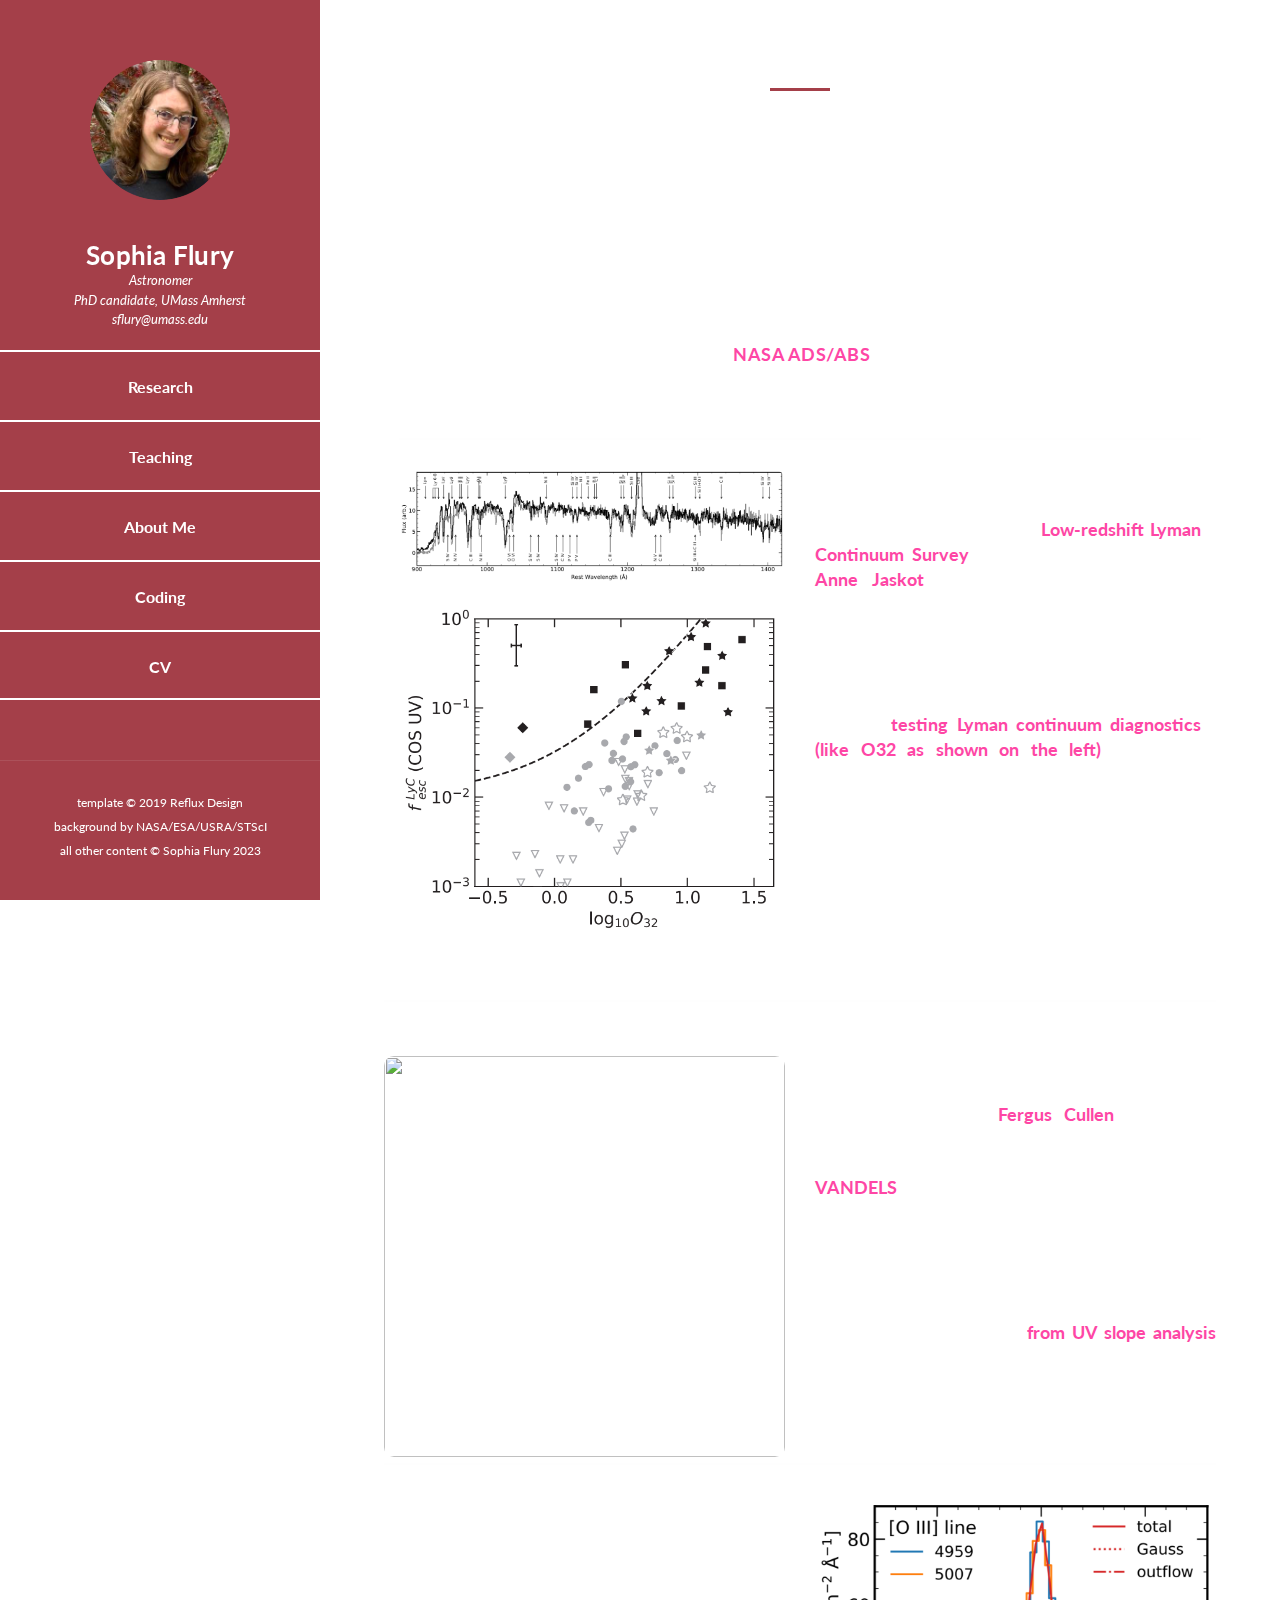
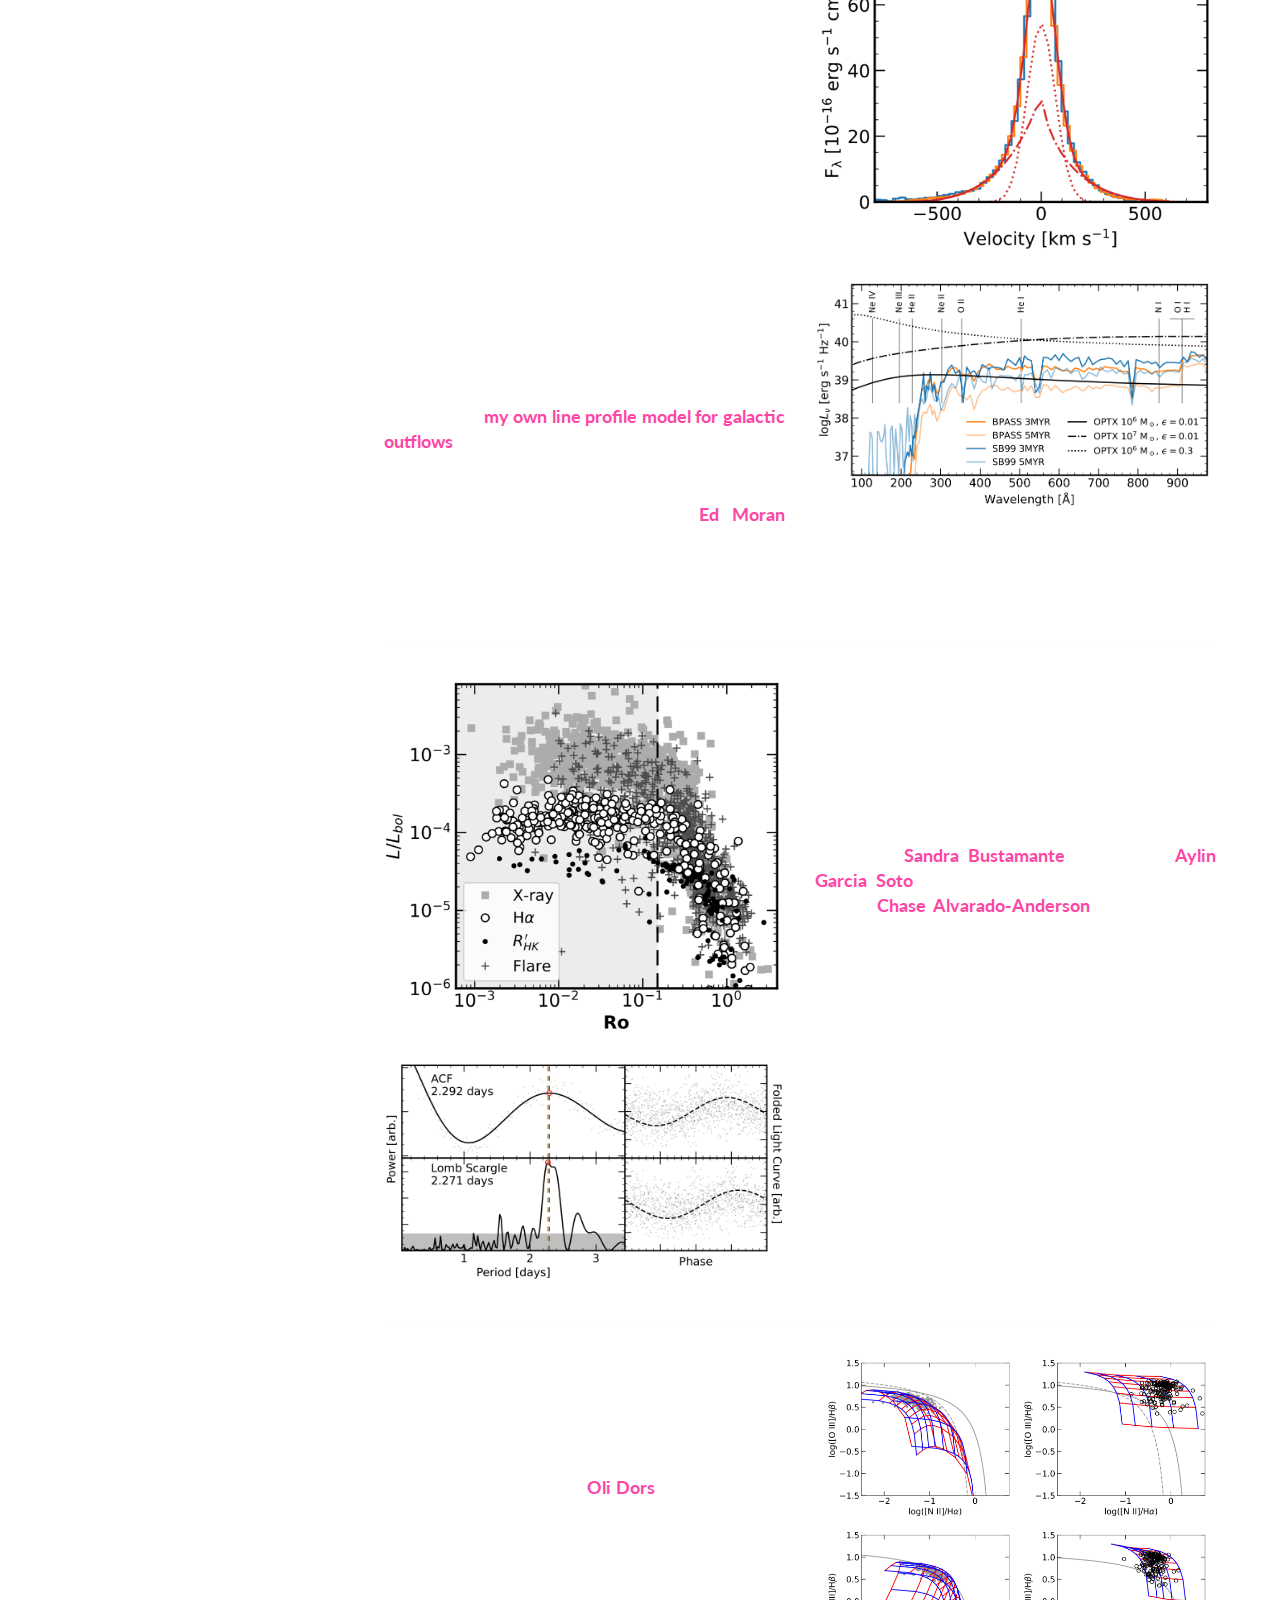
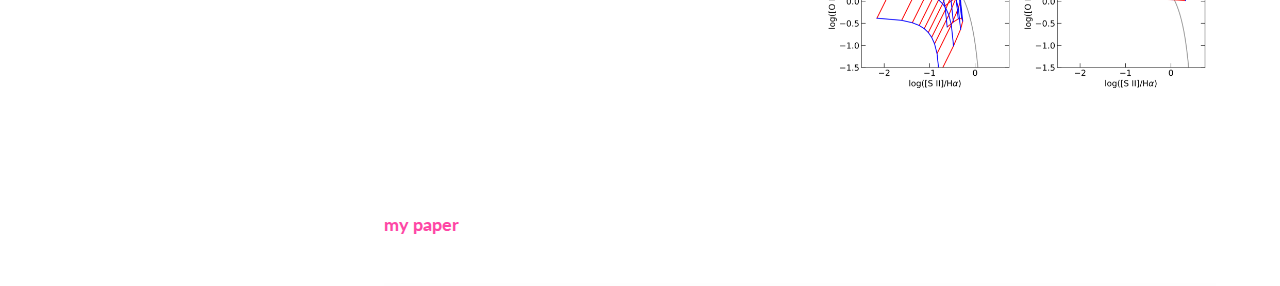
==== index.html @ 69522b59 "updated CSS link properties with two new classes" ====
<a class="one" href=<!DOCTYPE html>
<script async data-id="101420592" src="//static.getclicky.com/js"></script>
<html lang="en">
  <head>
    <meta charset="utf-8" />
    <meta
      name="viewport"
      content="width=device-width, initial-scale=1, shrink-to-fit=no"
    />
    <meta name="description" content="" />
    <meta name="author" content="" />
    <link
      href="https://fonts.googleapis.com/css?family=Lato:100,300,400,700,900"
      rel="stylesheet"
    />

    <title>Sophia Flury</title>
<!--
Reflux Template
https://templatemo.com/tm-531-reflux
-->
    <!-- Bootstrap core CSS -->
    <link href="vendor/bootstrap/css/bootstrap.min.css" rel="stylesheet" />

    <!-- Additional CSS Files -->
    <link rel="stylesheet" href="assets/css/fontawesome.css" />
    <link rel="stylesheet" href="assets/css/templatemo-style.css" />
    <link rel="stylesheet" href="assets/css/owl.css" />
    <link rel="stylesheet" href="assets/css/lightbox.css" />
  </head>

  <body>
    <div id="page-wraper">
      <!-- Sidebar Menu -->
      <div class="responsive-nav">
        <i class="fa fa-bars" id="menu-toggle"></i>
        <div id="menu" class="menu">
          <i class="fa fa-times" id="menu-close"></i>
          <div class="container">
            <div class="image">
              <a href="#"><img src="assets/images/author-image.png" alt="" /></a>
            </div>
            <div class="author-content">
              <h4>Sophia Flury</h4>
              <span>Astronomer<br>PhD candidate, UMass Amherst<br>sflury@umass.edu</span>
            </div>
            <nav class="main-nav" role="navigation">
              <ul>
                <li><a href="./index.html">Research</a></li>
                <li><a href="./teaching.html">Teaching</a></li>
                <li><a href="./about.html">About Me</a></li>
                <li><a href="./code.html">Coding</a></li>
                <li><a href="./cv.html">CV</a></li>
              </ul>
            </nav>

            <div class="copyright-text">
              <p>template &copy 2019 Reflux Design<br>
              background by <a href=https://webbtelescope.org/contents/media/images/2023/101/01GNYHXG26ZPW9DW7KTXQH116G?Category=03-galaxies&Category=04-nebulas&itemsPerPage=100&page=1>
              NASA/ESA/USRA/STScI</a><br>
              all other content &copy Sophia Flury 2023
            </p>
            </div>
          </div>
        </div>
      </div>

      <section class="section research" data-section="research">
        <div class="container">
          <div class="section-heading">
            <h2>Research</h2>
            <div class="line-dec"></div>
            <span
              >
              My research interests focus on the use of spectroscopy to investigate
              the relationship between a galaxy's ISM and energetic phenomena such as young
              stellar populations and AGN. I use rest-frame UV and optical spectroscopy from
              JWST, HST, the SDSS, and other facilities to study line-emitting nebular gas in
              galaxies. Much of my analysis incorporates nebular diagnostics,
              photoionization models, and stellar population synthesis to infer fundamental
              properties of the ISM, stars, ionizing radiation, and ionized gas kinematics in
              other galaxies. I collaborate with astronomers across the world, as a leader of the
              LzLCS team but also through connections made at international conferences and
              (soon) the VANDELS team.<br><br>Below, you can read about some
              specific projects on which I am actively working. A list of my recent publications
              can be found on the <a  class="one" href=https://ui.adsabs.harvard.edu/search/q=docs(library%2F4YGg7Pm5TVOXW659qG2YPw)&sort=date%20desc%2C%20bibcode%20desc&p_=0>NASA ADS/ABS</a>
              </span
            >
          </div>
          <div class="left-image-post">
            <div class="row">
              <div class="col-md-6">
                <div class="left-image">
                  <img src="assets/images/lce_stacks.png" alt="" />
                </div>
                <br>
                <div class="left-image">
                  <img src="assets/images/fescO32.png" alt="" />
                </div>
              </div>
              <div class="col-md-6">
                <div class="right-text">
                  <h4>Lyman Continuum Escape</h4>
                  <p>
                    I am one of the leaders of the
                    <a class="one" href="https://ui.adsabs.harvard.edu/abs/2022ApJS..260....1F/abstract">Low-redshift Lyman Continuum Survey</a>,
                    a large HST/COS program (PI <a class="one" href="https://astronomy.williams.edu/profile/08aej/">Anne Jaskot</a>)
                    aimed at measuring the Lyman continuum (LyC) in the largest sample of z~0.3 galaxies to date.
                    Through my role in the LzLCS, I have fundamentally changed our
                    understanding of Lyman continuum escape by (i) providing a foundational
                    reference sample spanning a very wide parameter space, (ii)
                    <a class="one" href="https://ui.adsabs.harvard.edu/abs/2022ApJ...930..126F/abstract">testing Lyman
                    continuum diagnostics (like O32 as shown on the left)</a>, and (iii) to investigate the
                    underlying mechanisms of ionizing photon escape. These results are critical to
                    providing empirical constraints on the origins and mechanisms of cosmic Reionization.
                    Direct observations of LyC escape at z>6 are not physically possible; making
                    my results from the LzLCS the primary basis
                    by which we can empirically assess the physical origins of cosmic Reionizaiton.
                  </p>
                </div>
              </div>
            </div>
          </div>
        </div>
        <div class="left-image-post">
          <div class="row">
            <div class="col-md-6">
              <br>
              <div class="left-image">
                <img src="assets/images/vandels_fesc.png" alt="" />
              </div>
            </div>
            <div class="col-md-6">
              <div class="right-text">
                <h4>Galaxies and Reionization</h4>
                <p>
                  I am applying low-redshift results from the LzLCS to galaxies at z>2.
                  With <a class="one" href="https://fcullen.github.io/">Fergus Cullen</a>, I am using measurements from VLT/VIMOS+KMOS and
                  Keck/MOSFIRE spectra of a subset of galaxies in <a class="one" href="http://vandels.inaf.it/">VANDELS</a>
                  (PIs McLure and Pentericci) to infer statistically robust estimates of LyC escape fractions. Using
                  calibrations of the results from z = 0.3 and z=2.5-5, I am assessing the new JWST samples of galaxies
                  at z>6 to determine their roles in Cosmic Reionization and whether they imply rapid or prolonged
                  Reionization histories. Preliminary results
                  <a class="one" href="https://ui.adsabs.harvard.edu/abs/2023arXiv231106209C/abstract">from UV slope analysis</a>
                  suggest that all galaxies across the UV luminosity function are involved and that Reionization occurs gradually.
                </p>
              </div>
            </div>
          </div>
        </div>
          <div class="right-image-post">
            <div class="row">
              <div class="col-md-6">
                <div class="left-text">
                  <h4>AGN and Star Formation in Low-mass Galaxies</h4>
                  <p>
                    I use IFU, SDSS, and long-slit spectroscopy to investigate the relationships between AGN,
                    star formation, and their host galaxies by analyzing the nebular emission line
                    properties, including flux ratio diagnostics like the BPT, nebular diagnostics,
                    and line profile shapes. I use many tools in these analyses, including PyNeb,
                    MAPPINGS, CLOUDY, and a variety of numerical methods. My research is novel in that
                    I have developed new techniques for analyzing (i) ionized outflows traced by emission
                    lines, (ii) "composite" or ambiguous emission line flux ratios, and (iii) very high
                    ionization emission lines like He II 4686 and [Ne V] 3426. Such tools will be key to
                    understanding the effects of AGN and young stellar populations on their host galaxies.
                    My spectroscopic studies of line-emitting galaxies establish the tools and
                    physical insight necessary to understand the effects that AGN and star formation have
                    on one another and, ultimately, the history and future of their host galaxies.
                    Here, I depict <a class="one" href="https://ui.adsabs.harvard.edu/abs/2023arXiv230804393F/abstract">my own line profile model for galactic outflows</a>
                    as traced by the [O III] 5007 nebular emission line and a comparison of ionizing SEDs from an upcoming paper by a mentee.<br>
                    For these projects, I collaborate with
                    <a class="one" href="https://www.wesleyan.edu/academics/faculty/emoran/profile.html">Ed Moran</a> (Wesleyan University),
                    with whom I also mentor Master's students and directly assist with their final thesis projects.
                  </p>
                </div>
              </div>
              <div class="col-md-6">
                <div class="right-image">
                  <img src="assets/images/outflowO3.png" alt="[O III] outflow line profile" />
                </div>
                <br>
                <div class="right-image">
                  <img src="assets/images/ion_sed.png" alt="Ionizing SED models with ionization potentials" />
                </div>
              </div>
            </div>
          </div>

        <div class="left-image-post">
          <div class="row">
            <div class="col-md-6">
              <div class="left-image">
                <img src="assets/images/LowMassSat.png" alt="Magnetic activity indicator vs Rossby number" />
              </div>
              <br>
              <div class="left-image">
                <img src="assets/images/lightcurve.png" alt="Time series analysis of a low mass star observed with TESS" />
              </div>
            </div>
            <div class="col-md-6">
              <div class="right-text">
                <h4>Activity in Low-Mass Stars</h4>
                <p>
                  Inspired by a graduate course the astrophysics of stellar
                  interiors, I started a research group to investigate and develop novel
                  diagnostics of the dynamos and structure of low mass (< 1 Msun) stars using
                  Gaia, 2MASS, Kepler, and TESS photometry. I work with two other PhD candidates,
                  <a class="one" href="https://www.umass.edu/astronomy/people/graduate-student/sandra-bustamante">Sandra Bustamante</a> (UMass)
                  and <a class="one" href="https://physics.dartmouth.edu/people/aylin-garcia-soto">Aylin Garcia Soto</a> (Dartmouth), as well as
                  rising graduate student <a class="one" href="https://www.linkedin.com/in/chase-alvarado-anderson-7792491a7/">Chase Alvarado-Anderson</a> (Stanford).
                  With this team, I use time series and multivariate statistical analysis tools to
                  develop a novel method for gaining insight into the relationships between stellar
                  structure and dynamos, which has strong implications for exoplanet habitability.
                  Specifically, constraining the mass at which stellar activity due to dynamos and
                  interior structure will determine the mass regime in which exoplanets are too
                  irradiated by stellar radiation to support life.
                  Here, I show a variety of stellar activity indicators as a
                  function of the Rossby number Ro = rotation period / convective cycle time
                  to illustrate the empirical relationship between stellar structure, dynamos, and activity.
                  Also depicted is a demonstration of various time series analysis tools used to
                  measure stellar rotation, a key indicator of magnetic activity.
                </p>
              </div>
            </div>
          </div>
        </div>
        <div class="right-image-post">
          <div class="row">
            <div class="col-md-6">
              <div class="left-text">
                <h4>AGN Chemical Abundances</h4>
                <p>
                  I study the relationships between nebular emission lines,
                  chemical abundances, and physical properties like temperature
                  and density in active galactic nuclei (AGN). Currently, I collaborate with
                  <a class="one" href="https://bv.fapesp.br/en/pesquisador/32467/oli-luiz-dors-junior">Oli Dors</a>
                  and others on the abundance patterns in nearby Seyfert galaxies,
                  including the temperature structure of the AGN narrow-line region
                  and possible effects of shocks. Better understanding of the chemical abundances
                  of the ISM in AGN will provide new and crucial evidence regarding the metal enrichment
                  and baryonic in/outflow history in galaxies, including demonstrating whether AGN
                  are in some way influencing or influenced by their host galaxies.
                  <br>To the right, I illustrate a method for interpreting
                  nebular emission line spectra by predicting BPT-VO flux ratios using chemical abundances
                  and ion fractions for both AGN and star-forming galaxies (no photoionization models involved).
                  For details on this sort of analysis, see <a class="one" href="https://ui.adsabs.harvard.edu/abs/2020MNRAS.496.2191F/abstract">my paper</a>.
                </p>
              </div>
            </div>
            <div class="col-md-6">
              <div class="right-image">
                <img src="assets/images/bpt_abunds.png" alt="" />
              </div>
            </div>
          </div>
        </div>
      </div>
      </section>
    </div>

    <!-- Scripts -->
    <!-- Bootstrap core JavaScript -->
    <script src="vendor/jquery/jquery.min.js"></script>
    <script src="vendor/bootstrap/js/bootstrap.bundle.min.js"></script>

    <script src="assets/js/isotope.min.js"></script>
    <script src="assets/js/owl-carousel.js"></script>
    <script src="assets/js/lightbox.js"></script>
    <script src="assets/js/custom.js"></script>
    <script>
      //according to loftblog tut
      $(".main-menu li:first").addClass("active");

      var showSection = function showSection(section, isAnimate) {
        var direction = section.replace(/#/, ""),
          reqSection = $(".section").filter(
            '[data-section="' + direction + '"]'
          ),
          reqSectionPos = reqSection.offset().top - 0;

        if (isAnimate) {
          $("body, html").animate(
            {
              scrollTop: reqSectionPos
            },
            800
          );
        } else {
          $("body, html").scrollTop(reqSectionPos);
        }
      };

      var checkSection = function checkSection() {
        $(".section").each(function() {
          var $this = $(this),
            topEdge = $this.offset().top - 80,
            bottomEdge = topEdge + $this.height(),
            wScroll = $(window).scrollTop();
          if (topEdge < wScroll && bottomEdge > wScroll) {
            var currentId = $this.data("section"),
              reqLink = $("a").filter("[href*=\\#" + currentId + "]");
            reqLink
              .closest("li")
              .addClass("active")
              .siblings()
              .removeClass("active");
          }
        });
      };

      $(".main-menu").on("click", "a", function(e) {
        e.preventDefault();
        showSection($(this).attr("href"), true);
      });

      $(window).scroll(function() {
        checkSection();
      });
    </script>
  </body>
</html>
---- assets/css/templatemo-style.css ----
/*

Reflux Template

https://templatemo.com/tm-531-reflux

*/

@import url(fontawesome.css);
@import url("https://fonts.googleapis.com/css?family=Lato:100,300,400,700,900");
body {
    font-family: 'Lato', sans-serif;
}

#page-wraper {
    background: url(../images/page-bg.png) no-repeat center center fixed;
    -webkit-background-size: cover;
    -moz-background-size: cover;
    -o-background-size: cover;
    background-size: cover;
    width: 100%;
}


/* Basic */

body {
    overflow-x: hidden;
}

input,
select,
textarea {
    outline: none;
}

a,
a:hover {
    text-decoration: none;
}
a.one:link {
  color: #fe46a5;
  font-weight: 700;
  font-size: 18px;
}
a.one:visited {
  color: #fe46a5;
  font-weight: 700;
  font-size: 18px;
}
a.two:link {
  font-size: 26px;
  font-weight: 700;
  color: #fe46a5;
  letter-spacing: 0.25px;
}
a.two:visited {
  font-size: 26px;
  font-weight: 700;
  color: #fe46a5;
  letter-spacing: 0.25px;
}

p {
    font-size: 16px;
    line-height: 24px;
    color: #fff;
}

h4 {
    font-size: 26px;
    font-weight: 700;
    color: #fff;
    letter-spacing: 0.25px;
}

img {
    width: 100%;
    overflow: hidden;
}

ul {
    padding: 0;
    margin: 0;
    list-style: none;
}

ul li {
    display: inline-block;
}

html {
    -webkit-box-sizing: border-box;
    -moz-box-sizing: border-box;
    box-sizing: border-box;
}

*,
*:before,
*:after {
    -webkit-box-sizing: inherit;
    -moz-box-sizing: inherit;
    box-sizing: inherit;
}

.clearfix {
    zoom: 1;
}

.clearfix:before,
.clearfix:after {
    content: "";
    display: table;
}

.clearfix:after {
    clear: both;
}

.container {
    margin: 0 auto;
}

.main-nav {
    text-align: center;
}

.main-nav li:last-child a {
    border-bottom: 2px solid #fff;
}

.main-nav li {
    display: block;
}

.main-nav li a {
    height: 70px;
    line-height: 70px;
    display: inline-block;
    font-size: 16px;
    font-weight: 700;
    color: #fff;
    width: 100%;
    transition: all 0.5s;
    border-top: 2px solid #fff;
}

.main-nav li:hover a,
.main-nav li.active a {
    background: #fff;
    color: #8c363e;
}

/* Sidebar Menu */

.menu .image {
    margin-top: 60px;
}

.menu .image img {
    width: 140px;
    height: 140px;
    border-radius: 50%;
    text-align: center;
}

.menu .author-content {
    margin: 40px 0px 20px 0px;
}

.menu .author-content h4 {
    margin-bottom: 0px;
}

.menu .author-content span {
    font-size: 13px;
    font-style: italic;
    color: #fff;
}

.menu .social-network {
    margin-top: 60px;
}

.menu .social-network ul li {
    margin: 0 3px;
}

.menu .social-network ul li a {
    width: 40px;
    height: 40px;
    display: inline-block;
    text-align: center;
    line-height: 40px;
    background-color: rgba(0, 0, 0, 0.2);
    color: #fff;
    font-size: 14px;
    transition: all 0.5s;
}

.menu .social-network ul li a:hover {
    background-color: #fff;
    color: #a43f49;
}

.menu .copyright-text {
    position: relative;
    margin-top: 60px;
}

.menu .copyright-text p {
    border-top: 1px solid rgba(250, 250, 250, 0.1);
    display: inline-block;
    width: 100%;
    padding-left: 30px;
    padding-right: 30px;
    padding-top: 30px;
    font-size: 12px;
}

.menu:before,
.menu:after {
    content: "";
    display: table;
}

.menu:after {
    clear: both;
}

.menu a {
    text-decoration: none;
    color: inherit;
}

.menu {
    text-align: center;
}

.menu::-webkit-scrollbar {
    display: none;
}

.menu {
    left: 10%;
  -webkit-transition: -webkit-transform 233ms cubic-bezier(0, 0, 0.21, 1);
  -webkit-overflow-scrolling: touch;
  background-color: #a43f49;
  box-sizing: border-box;
  height: 100vh;
  max-height: 100vh !important;
  max-width: 80vw !important;
  min-width: 45px !important;
  outline: none;
  overflow-x: hidden !important;
  overflow-y: auto !important;
  padding: 0;
  position: fixed !important;
  top: calc(0px);
  width: 20%;
  will-change: transform;
  z-index: 9999 !important;
}

.menu-toggle {
  color: #fff;
  cursor: pointer;
  font-size: 25px;
  position: fixed;
  right: 25px;
  top: 25px;
}

#menu-toggle {
    z-index: 999;
    cursor: pointer;
    position: fixed;
    top: 0;
    left: 0;
    color: #a43f49;
    background-color: #fff;
    width: 60px;
    height: 60px;
    text-align: center;
    display: inline-block;
    line-height: 60px;
}

.menu-close {
  cursor: pointer;
}

#menu-close {
    cursor: pointer;
    text-align: right;
    color: #a43f49;
    background-color: #fff;
    width: 100%;
    height: 60px;
    text-align: center;
    display: inline-block;
    line-height: 60px;
}


/* Section */

.section {
    color: #fff;
    width: 55%;
    right: 10%;
    left: 35%;
    position: relative;
    min-height: 100vh;
    padding-bottom: 30px;
    border-bottom: 3px solid rgba(250, 250, 250, 0.25);
}

.section-heading {
    padding: 40px 30px;
    text-align: justify;
    text-justify: inter-word;
}

.section-heading h2 {
    text-align: center;
    font-size: 32px;
    font-weight: 700;
    color: #fff;
}

.section-heading .line-dec {
    width: 60px;
    height: 3px;
    background-color: #a43f49;
    margin: 10px auto;
}

.section-heading span {
    margin-top: 5px;
    font-size: 16px;
    color: #fff;
    letter-spacing: 0.5px;
    text-align: justify;
    text-justify: inter-word;
}


/* Buttons */

.white-button a {
    display: inline-block;
    padding: 12px 20px;
    background-color: #fff;
    color: #a43f49;
    font-size: 13px;
    font-weight: 800;
    letter-spacing: 0.5px;
    text-transform: uppercase;
    transition: all 0.5s;
}

.white-button a:hover {
    background-color: #a43f49;
    color: #fff;
}

button {
    display: inline-block;
    padding: 10px 20px;
    background-color: #fff;
    color: #a43f49;
    font-size: 12px;
    font-weight: 800;
    letter-spacing: 0.5px;
    text-transform: uppercase;
    transition: all 0.5s;
    border: none;
    outline: none;
    cursor: pointer;
}

button:hover {
    outline: none;
    background-color: #a43f49;
    color: #fff;
}


/* Left & Right Post */

.right-image-post {
    margin-top: 30px;
    padding-top: 30px;
    border-top: 2px solid rgba(250, 250, 250, 0.1);
    text-align: justify;
    text-justify: inter-word;
}
.left-image-post {
    margin-top: 30px;
    padding-top: 30px;
    border-top: 2px solid rgba(250, 250, 250, 0.1);
    text-align: justify;
    text-justify: inter-word;
}


.left-image img,
.right-image img {
    border-radius: 10px;
}

.right-image-post h4,
.left-image-post h4 {
    margin-top: 20px;
}

.right-image-post p,
.left-image-post p {
    margin-top: 20px;
}

.right-image-post .white-button,
.left-image-post .white-button {
    margin-top: 20px;
}


/* Services */

.my-services .col-md-6 {
    padding-left: 5px;
    padding-right: 5px;
}

.service-item {
    margin-bottom: 10px;
    padding: 50px;
    background-color: rgba(250, 250, 250, 0.1);
    transition: all 0.5s;
}

.service-item h4 {
    transition: all 0.5s;
}

.service-item p {
    transition: all 0.5s;
}

.service-item:hover {
    background-color: rgba(250, 250, 250, 1);
}

.service-item:hover h4 {
    color: #1e1e1e;
}

.service-item:hover p {
    color: #4a4a4a;
}


/* My Work */

section.my-work .section-heading {
    text-align: center;
    padding: 40px 45px 50px 45px;
}

.isotope-wrapper {
    position: relative;
    width: 100%;
    margin: auto;
}

.isotope-toolbar input[type="radio"] {
    display: none;
}

.isotope-toolbar span {
    text-transform: capitalize;
    display: inline-block;
    margin-right: 15px;
    padding-bottom: 3px;
    font-size: 15px;
    font-weight: 700;
    border-bottom: 2px solid transparent;
    transform: ease-in-out 0.5s;
    cursor: pointer;
}

.isotope-toolbar input[type="radio"]:checked + span {
    color: #a43f49;
    border-bottom: 2px solid #a43f49;
}

.isotope-box {
    position: relative;
    width: 100%;
}

.isotope-toolbar {
    text-align: center;
    margin: 10px;
}

.isotope-toolbar p {
    border-top: 1px solid #fff;
    padding-top: 15px;
}

.isotope-toolbar a {
    color: #fff;
}

.isotope-item {
    position: relative;
    width: 48%;
    margin: 1%;
    border-bottom: 2px solid rgba(250,250,250,0.1);
    padding-bottom: 30px;
    margin-bottom: 30px;
}

.isotope-item img {
    top: 0;
    left: 0;
    width: 100%;
    height: 100%;
    border-radius: 5px;
}

.lazyload {
    background: #f7f7f7;
}

.lazyloading {
    background: #f7f7f7 url(//afarkas.github.io/lazysizes/assets/imgs/loader.gif) no-repeat center;
    min-height: 60px;
}

figure.snip1321 {
  overflow: hidden;
  text-align: center;
  -webkit-perspective: 50em;
  perspective: 50em;
}
figure.snip1321 * {
  -webkit-box-sizing: padding-box;
  box-sizing: padding-box;
  -webkit-transition: all 0.2s ease-out;
  transition: all 0.2s ease-out;
}
figure.snip1321 figcaption {
  top: 50%;
  left: 20px;
  right: 20px;
  position: absolute;
  opacity: 0;
  z-index: 1;
}
figure.snip1321 h4 {
    margin-top: 15px;
  margin-bottom: 5px;
  color: #232323;
}
figure.snip1321 span {
    font-size: 14px;
    font-style: italic;
    display: block;
    color: #7a7a7a;
}
figure.snip1321 i {
  position: relative!important;
  font-size: 18px;
  background-color: #a43f49;
  width: 40px;
  height: 40px;
  display: inline-block;
  text-align: center;
  line-height: 40px;
  border-radius: 5px;
  color: #fff;
}
figure.snip1321:after {
  background-color: #ffffff;
  position: absolute;
  content: "";
  display: block;
  top: 20px;
  left: 20px;
  right: 20px;
  bottom: 20px;
  -webkit-transition: all 0.4s ease-in-out;
  transition: all 0.4s ease-in-out;
  -webkit-transform: rotateX(-90deg);
  transform: rotateX(-90deg);
  -webkit-transform-origin: 50% 50%;
  -ms-transform-origin: 50% 50%;
  transform-origin: 50% 50%;
  opacity: 0;
}
figure.snip1321 a {
  left: 0;
  right: 0;
  top: 0;
  bottom: 0;
  z-index: 1;
}
figure.snip1321:hover figcaption,
figure.snip1321.hover figcaption {
  -webkit-transform: translateY(-50%);
  transform: translateY(-50%);
  opacity: 1;
  -webkit-transition-delay: 0.2s;
  transition-delay: 0.2s;
}
figure.snip1321:hover:after,
figure.snip1321.hover:after {
  -webkit-transform: rotateX(0);
  transform: rotateX(0);
  opacity: 0.9;
}


/* Contact Me */

section.contact-me {
    border-bottom: none;
}

#contact input {
    background-color: rgba(250,250,250,0.1);
    border: 1px solid rgba(250,250,250,1);
    border-radius: 0px;
    margin-bottom: 30px;
    color: #fff;
    font-size: 14px;
    height: 40px;
    line-height: 40px;
    width: 100%;
    padding-left: 15px;
}

#contact input:focus {
    outline: none;
    box-shadow: none;
}

#contact textarea {
    background-color: rgba(250,250,250,0.1);
    border: 1px solid rgba(250,250,250,1);
    border-radius: 0px;
    margin-bottom: 30px;
    color: #fff;
    font-size: 14px;
    height: 180px;
    max-height: 220px;
    line-height: 40px;
    width: 100%;
    padding-left: 15px;
}

#contact textarea:focus {
    outline: none;
    box-shadow: none;
}

#contact {
    text-align: center;
}

@media screen and (max-width: 1680px) {
    .menu {
        left: 5%;
    }

    .section {
        color: #fff;
        width: 65%;
        right: 5%;
        left: 30%;
    }
}

@media screen and (max-width: 1680px) and (min-width: 846px) {
    .menu .social-network ul li a {
        width: 36px;
        height: 36px;
        line-height: 36px;
    }

    .menu .social-network ul li {
        margin: 0;
    }

    .menu .image {
        margin-top: 60px;
    }
}

@media screen and (max-width: 1280px) {
    .menu {
        left: 0%;
    }

    .right-image-post h4,
    .left-image-post h4 {
        margin-top: 0px;
    }

    .right-image-post p,
    .left-image-post p {
        margin-top: 15px;
    }

    .right-image-post .white-button,
    .left-image-post .white-button {
        margin-top: 25px;
    }

}

.menu .container {
    padding-left: 0;
    padding-right: 0;
}

@media screen and (max-width: 1280px) and (min-width: 846px) {
    .menu {
        width: 25%;
    }
}

#menu-toggle,
#menu-close {
    display: none;
}

@media screen and (max-width: 845px) {
    #menu-toggle,
    #menu-close {
        display: inline-block;
    }

    .menu {
        width: 320px;
        -webkit-transform: translateX(-100%) !important;
        transform: translateX(-100%) !important;
        transition: -webkit-transform 233ms cubic-bezier(0, 0, 0.21, 1);
        transition: transform 233ms cubic-bezier(0, 0, 0.21, 1);
        transition: transform 233ms cubic-bezier(0, 0, 0.21, 1), -webkit-transform 233ms cubic-bezier(0, 0, 0.21, 1);
    }

    .menu .image {
        margin-top: 40px;
    }

    .menu .image img {
        width: 120px;
        height: 120px;
    }

    .menu .author-content {
        margin: 20px 0px 40px 0px;
    }

    .menu .container {
        padding-left: 15px;
        padding-right: 15px;
    }

    .menu.open {
        display: inline-block;
        -webkit-transform: translateX(0) !important;
                transform: translateX(0) !important;
    }

    .responsive-nav {
        display: inline-block;
    }
    .section {
        width: 94%;
        right: 3%;
        left: 3%;
    }
    .isotope-item {
        width: 94%;
        margin: 3%;
    }
    .left-image-post img {
        margin-bottom: 30px;
    }
    .right-image-post img {
        margin-top: 30px;
    }
    .isotope-item {
        border-bottom: none;
        text-align: center;
    }
    .isotope-toolbar {
        margin-bottom: 20px;
    }
}
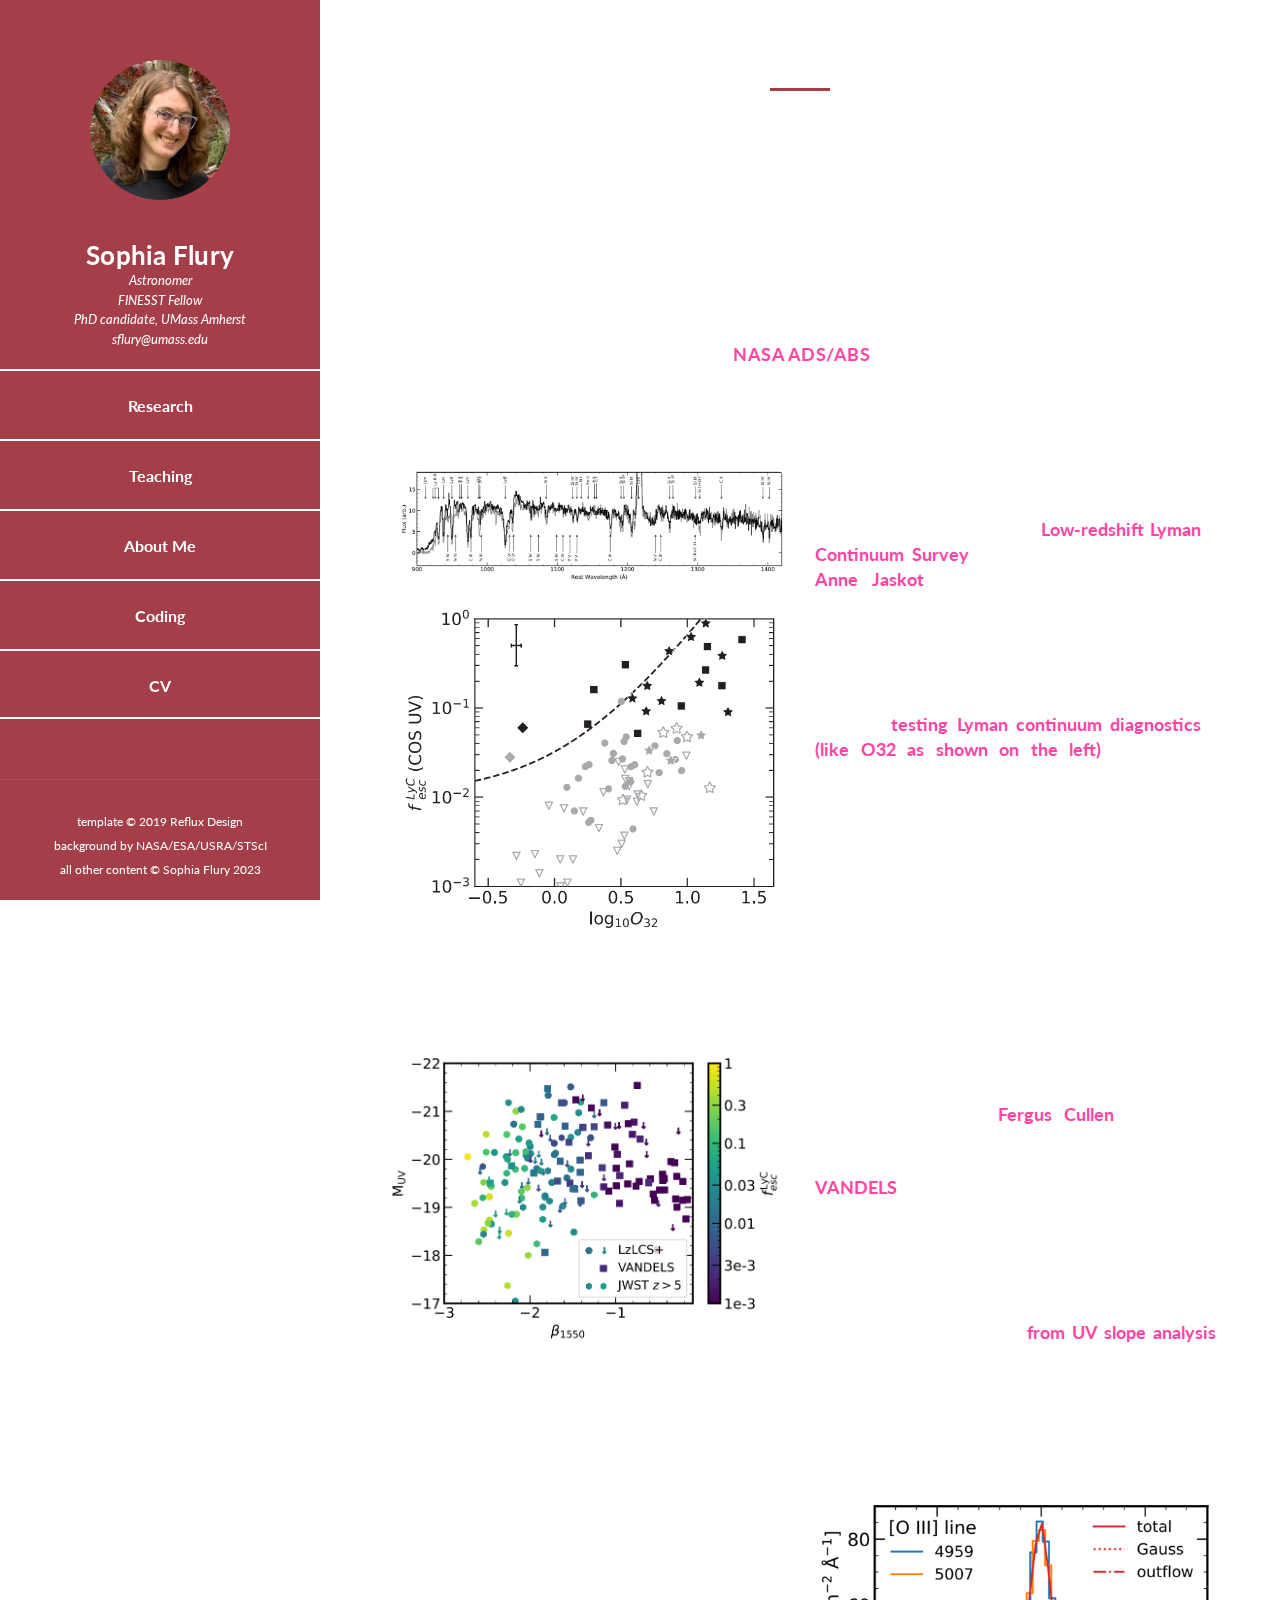
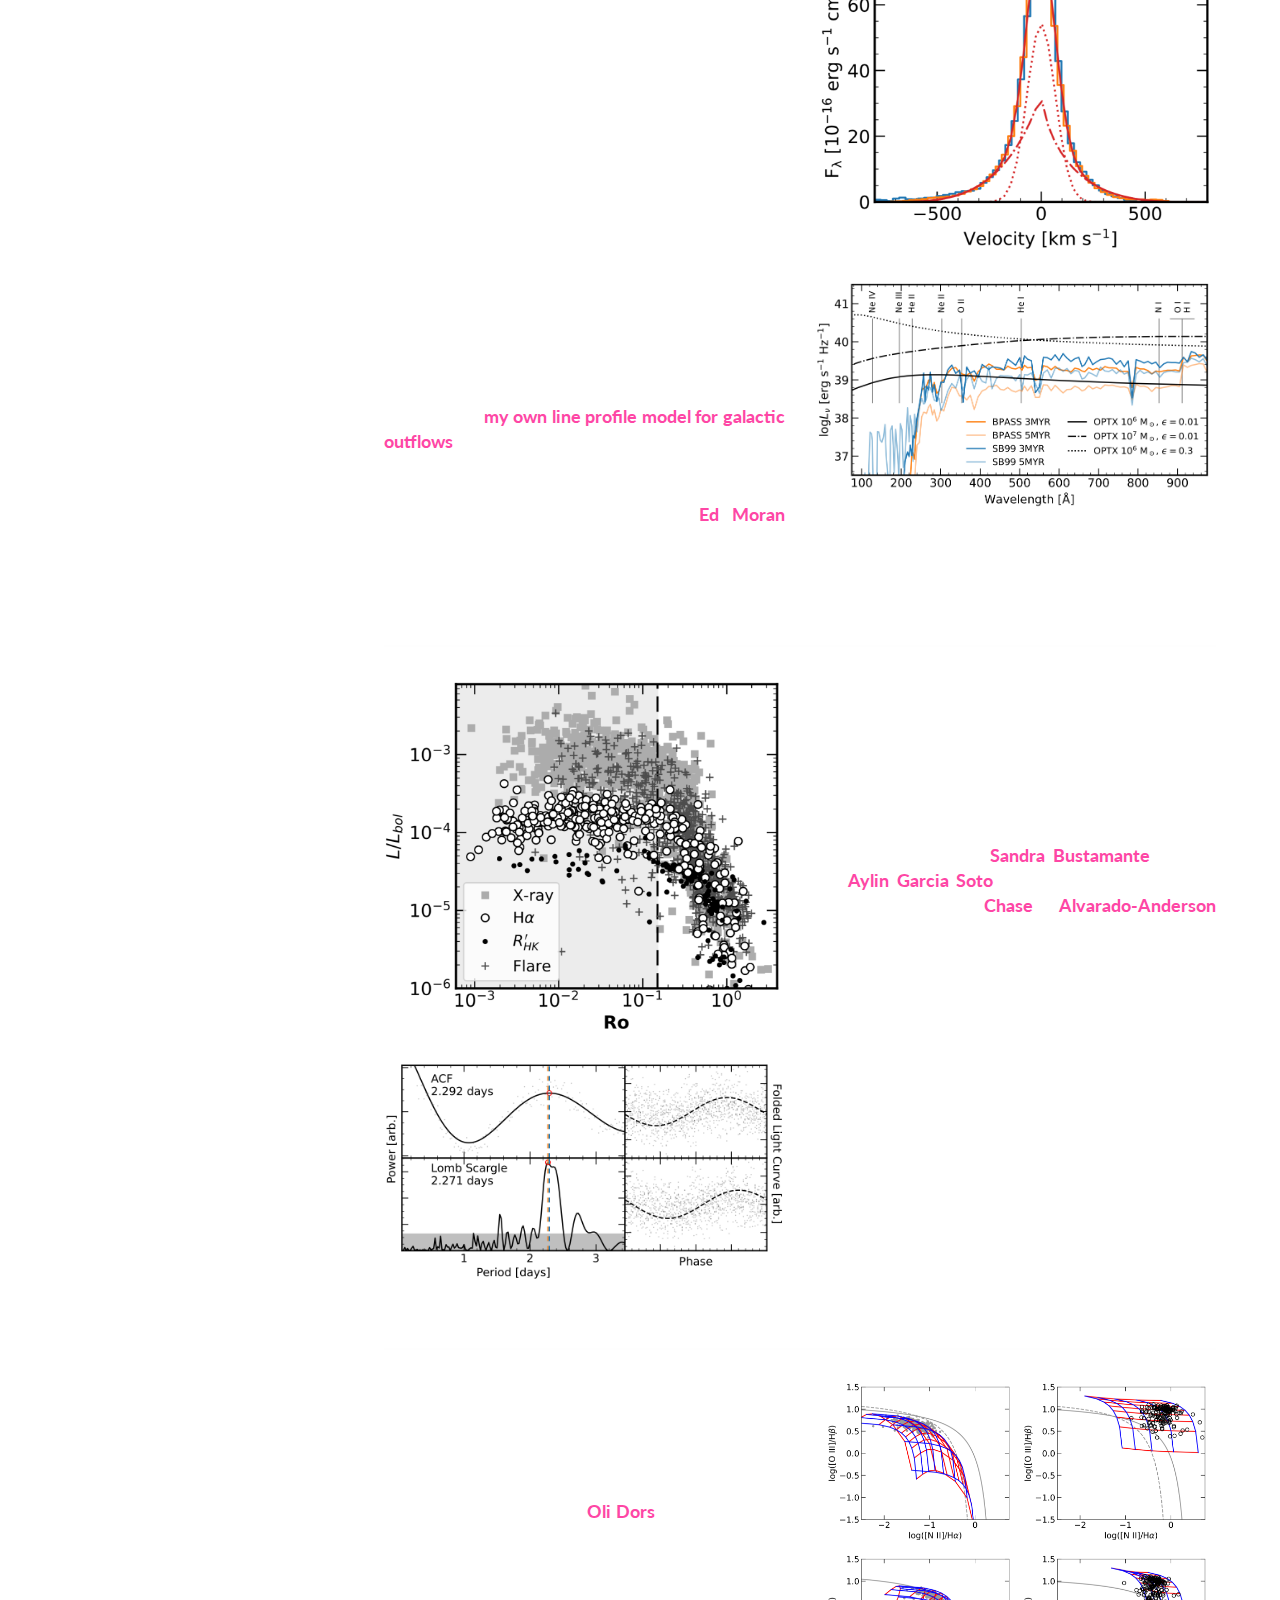
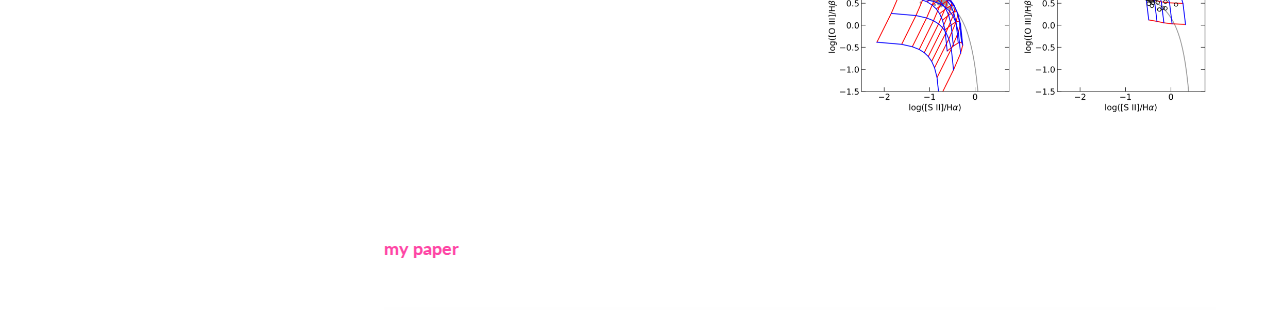
==== commit 7ac2b382: "various content updates for code, CV, and a typo in research" ====
--- a/index.html
+++ b/index.html
@@ -42,7 +42,7 @@
             </div>
             <div class="author-content">
               <h4>Sophia Flury</h4>
-              <span>Astronomer<br>PhD candidate, UMass Amherst<br>sflury@umass.edu</span>
+              <span>Astronomer<br>FINESST Fellow<br>PhD candidate, UMass Amherst<br>sflury@umass.edu</span>
             </div>
             <nav class="main-nav" role="navigation">
               <ul>
@@ -201,7 +201,7 @@
               <div class="right-text">
                 <h4>Activity in Low-Mass Stars</h4>
                 <p>
-                  Inspired by a graduate course the astrophysics of stellar
+                  Inspired by a graduate course on the astrophysics of stellar
                   interiors, I started a research group to investigate and develop novel
                   diagnostics of the dynamos and structure of low mass (< 1 Msun) stars using
                   Gaia, 2MASS, Kepler, and TESS photometry. I work with two other PhD candidates,
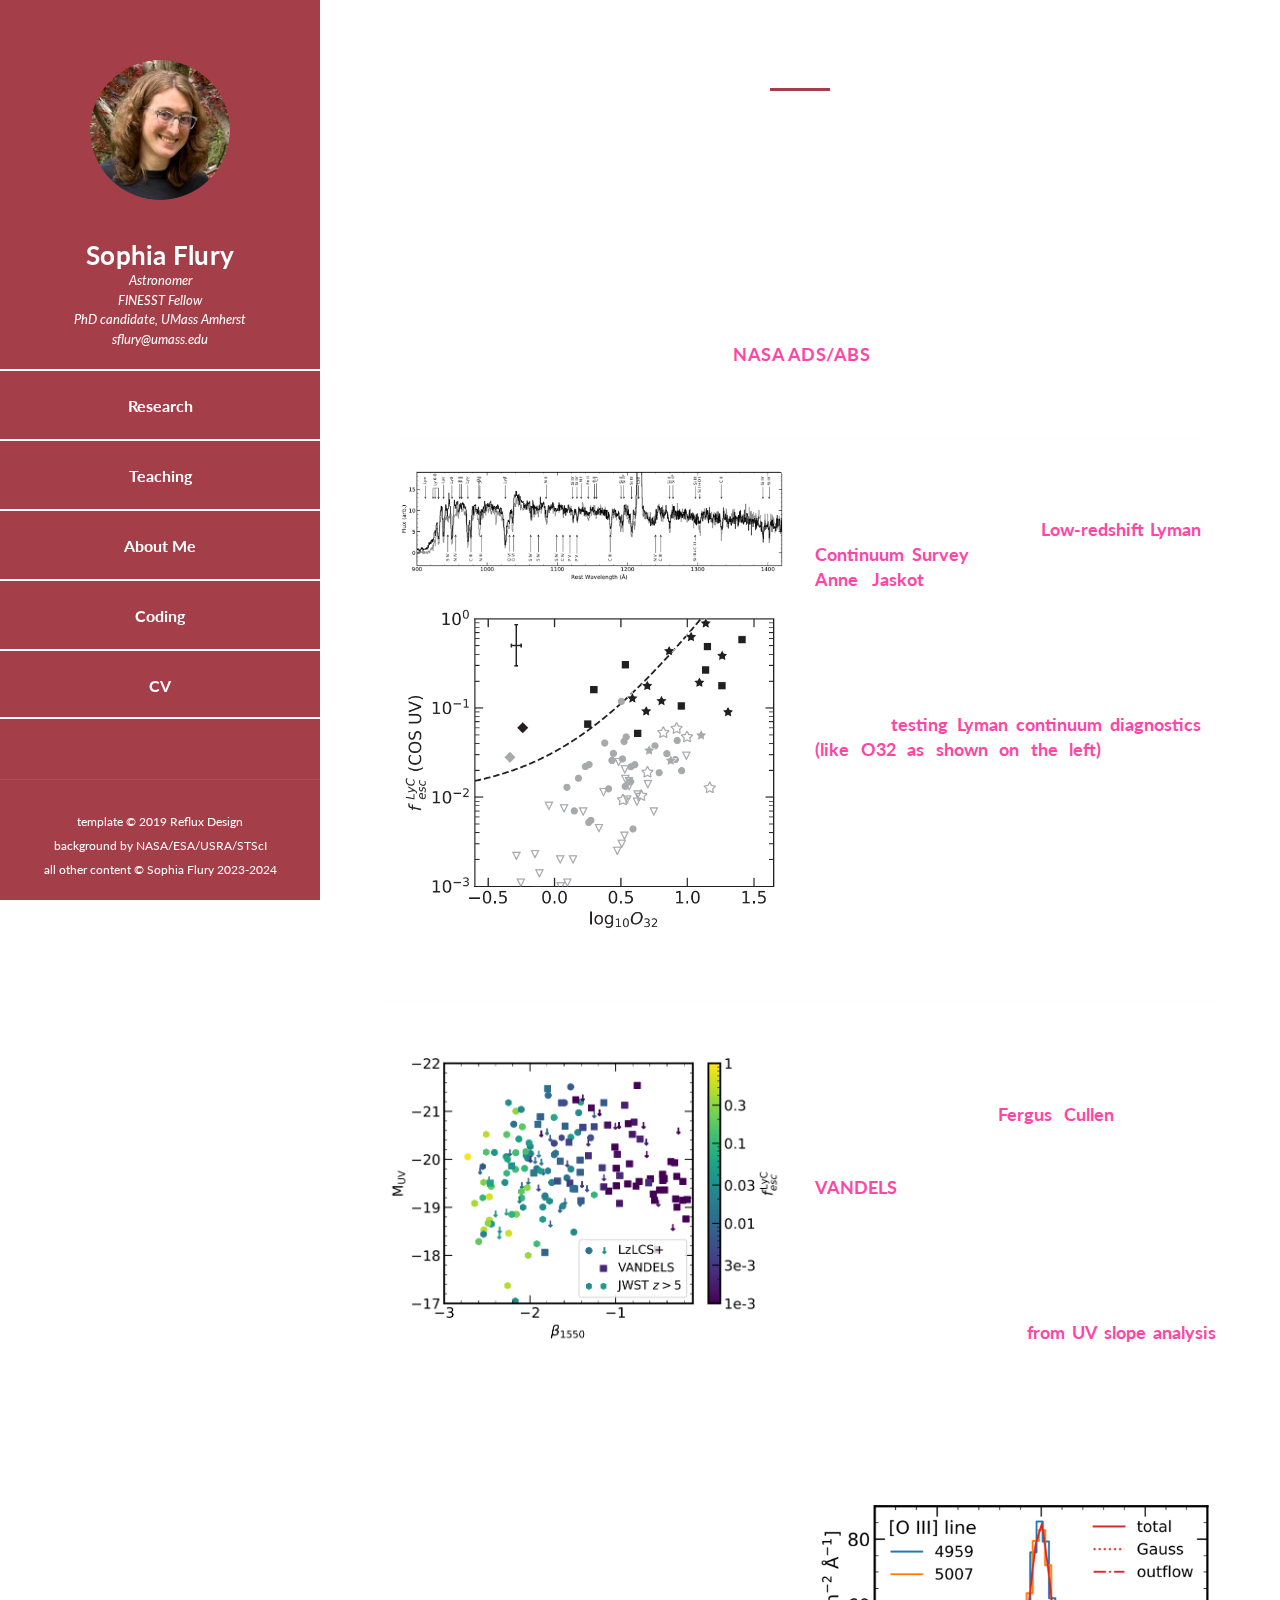
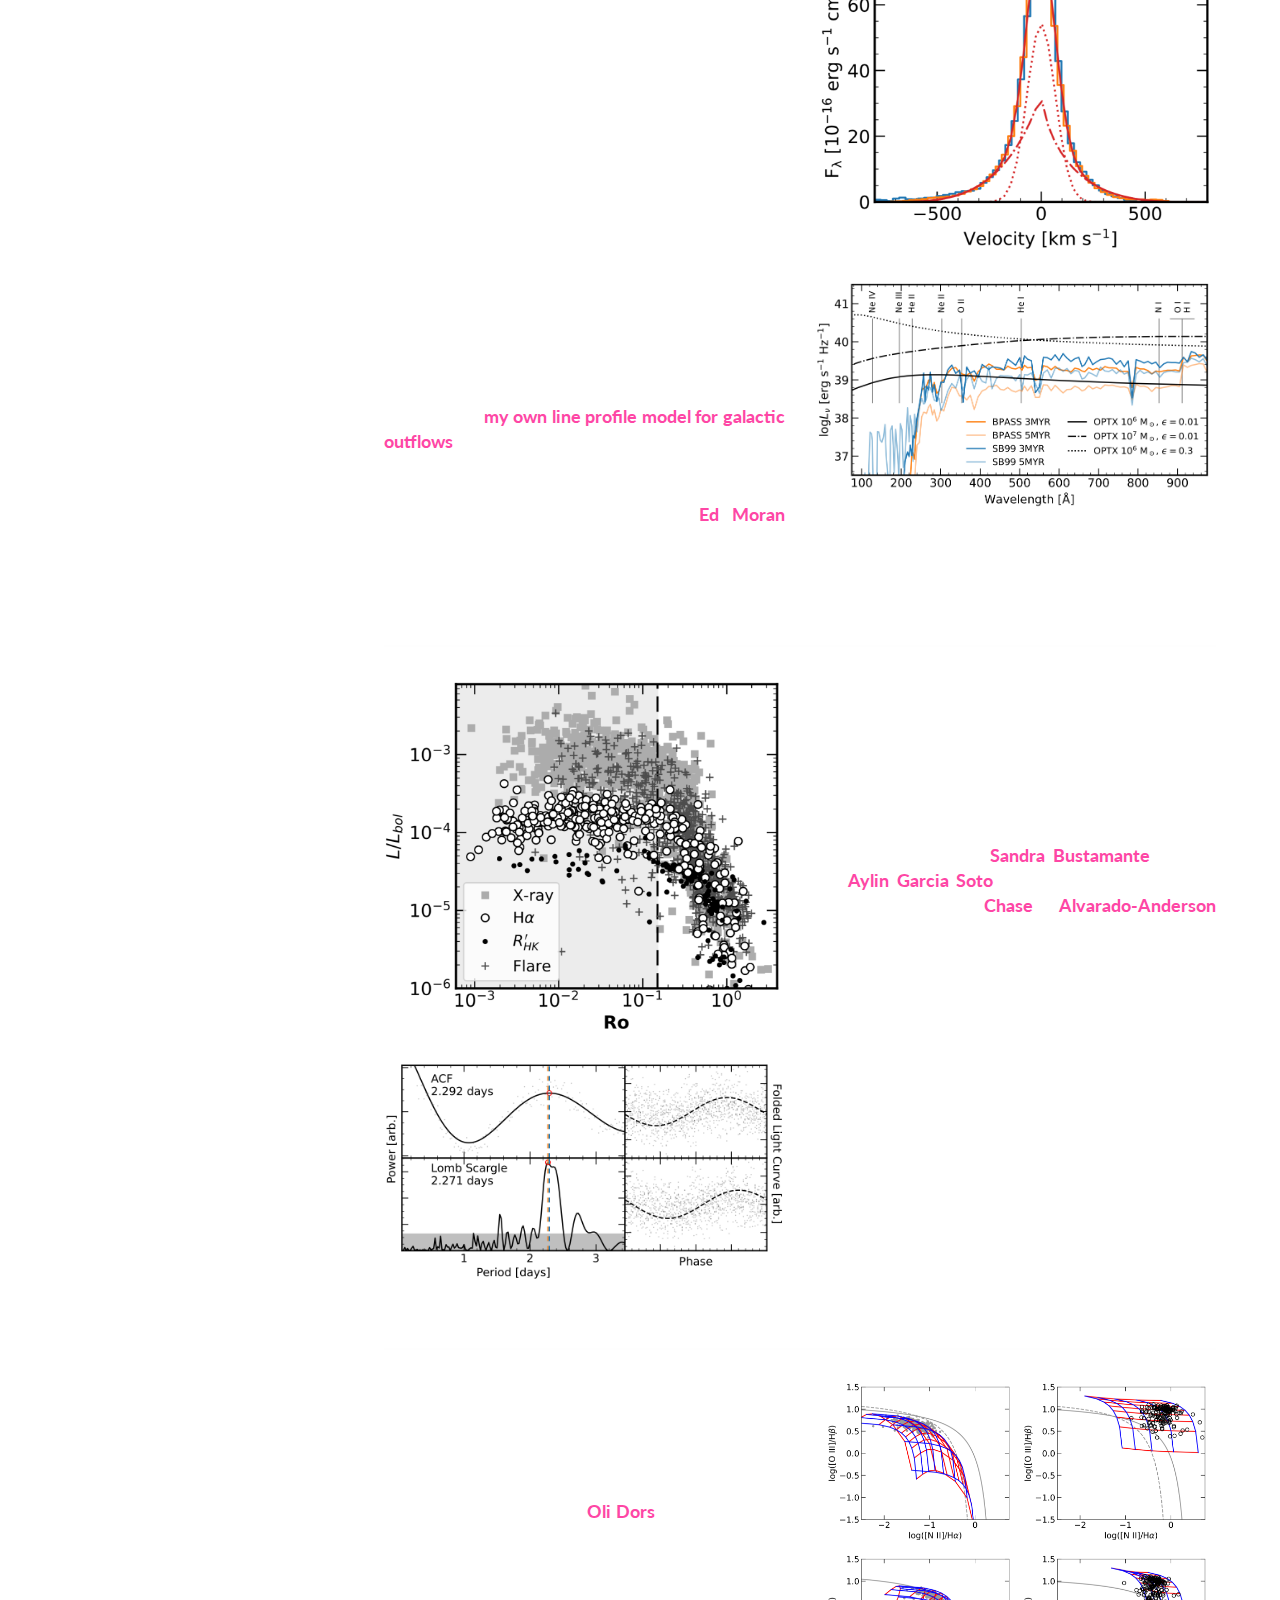
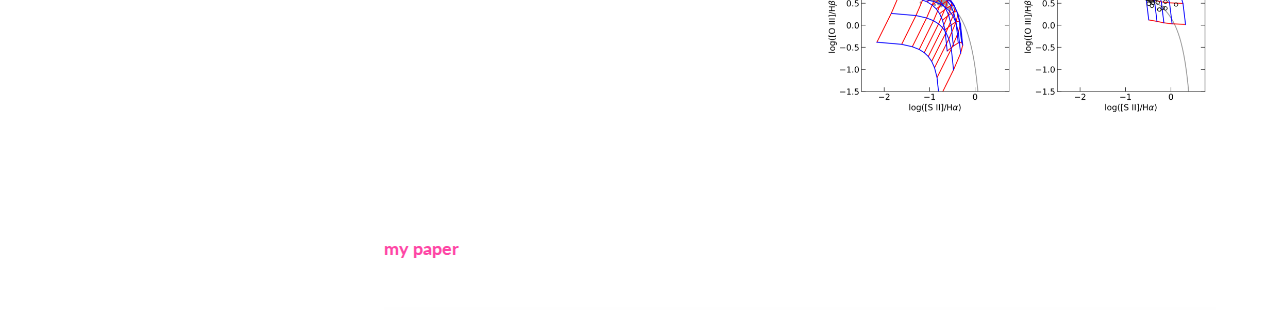
==== commit 46e01698: "updates to sidebar and code repository names and links" ====
--- a/index.html
+++ b/index.html
@@ -58,7 +58,7 @@
               <p>template &copy 2019 Reflux Design<br>
               background by <a href=https://webbtelescope.org/contents/media/images/2023/101/01GNYHXG26ZPW9DW7KTXQH116G?Category=03-galaxies&Category=04-nebulas&itemsPerPage=100&page=1>
               NASA/ESA/USRA/STScI</a><br>
-              all other content &copy Sophia Flury 2023
+              all other content &copy Sophia Flury 2023-2024
             </p>
             </div>
           </div>
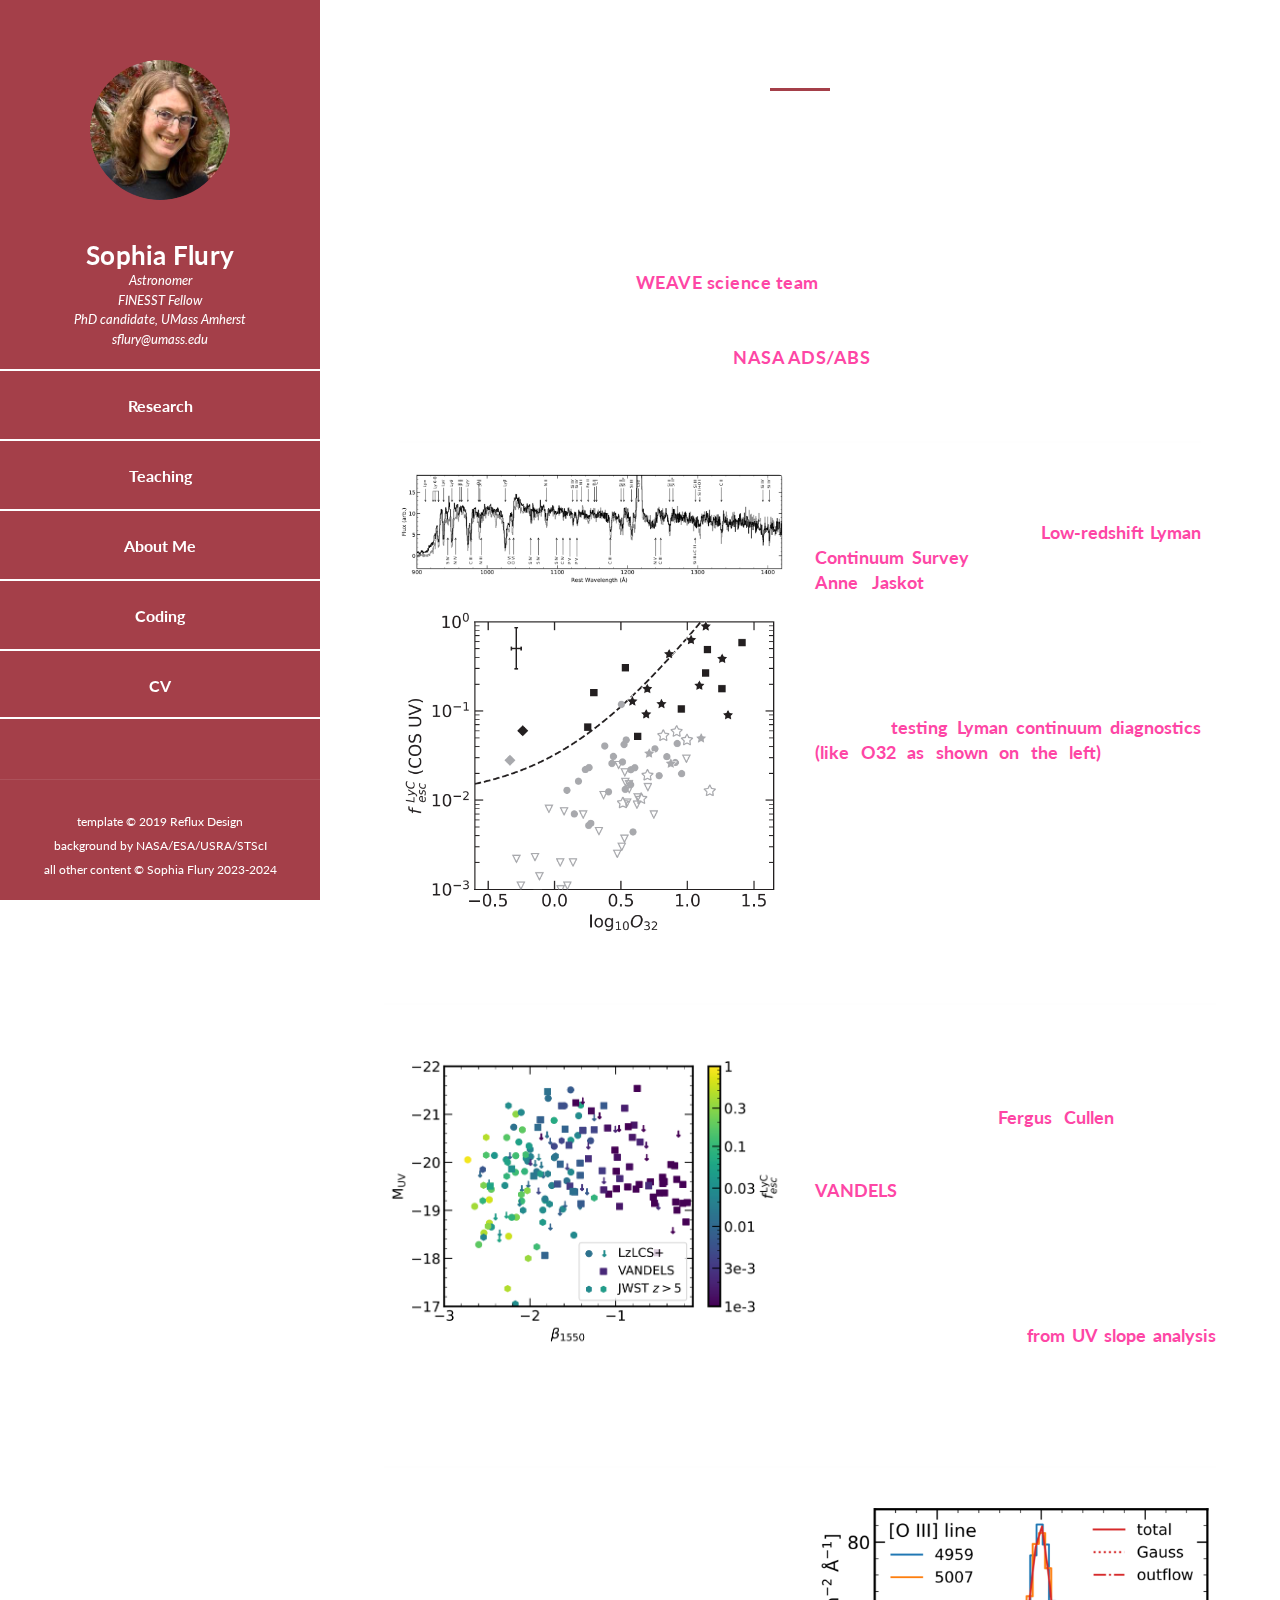
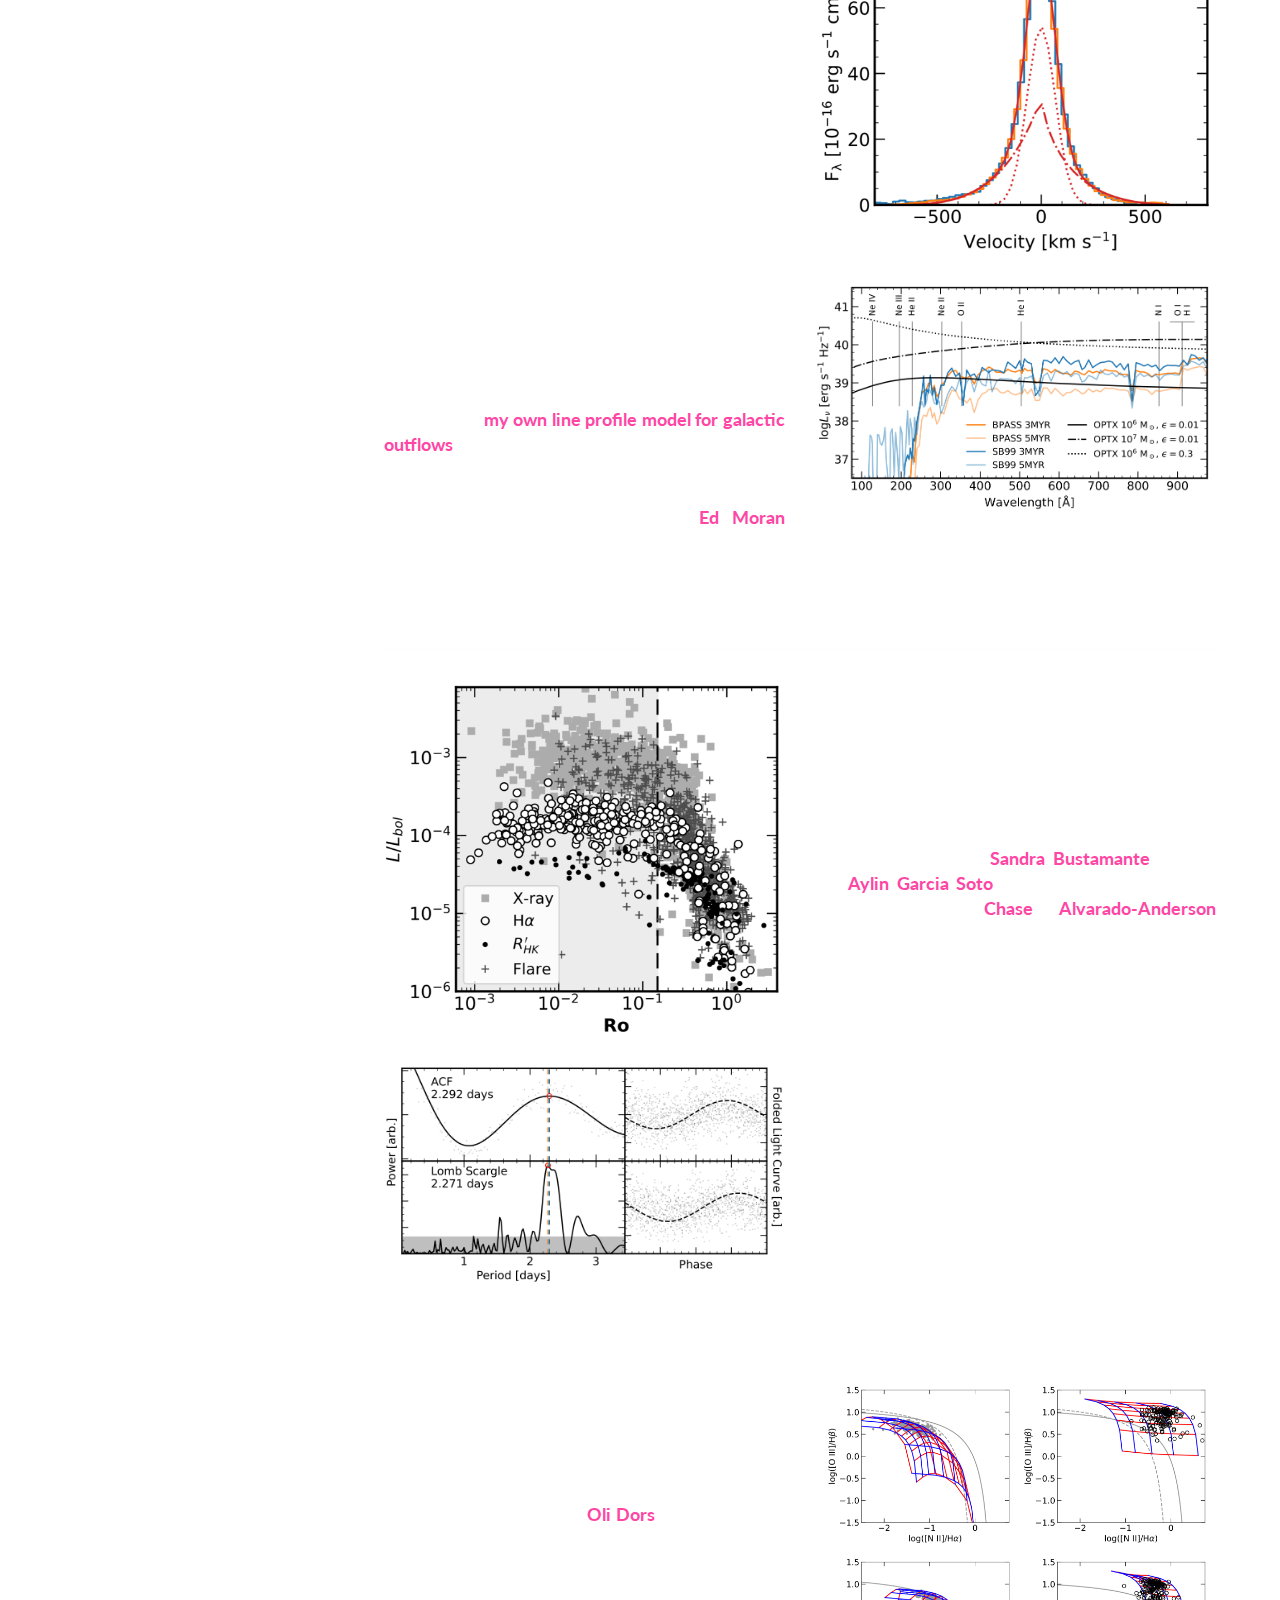
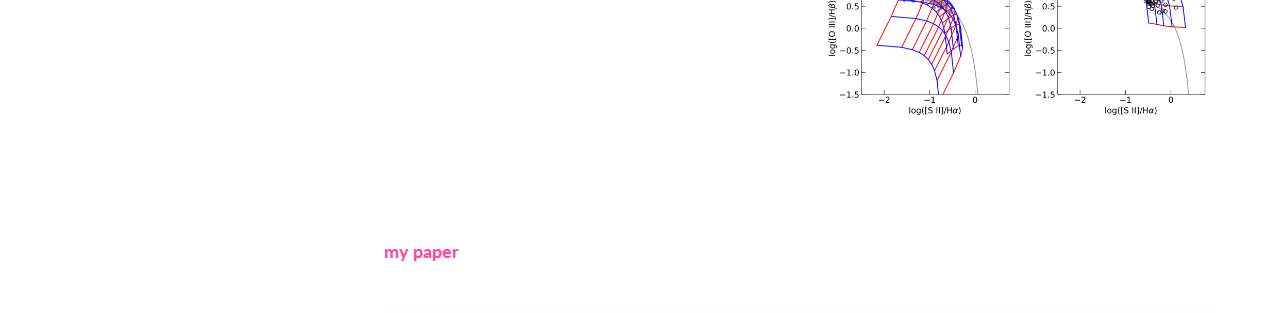
==== commit 8a70b792: "updates to CV and pending work team, some typos" ====
--- a/index.html
+++ b/index.html
@@ -81,8 +81,8 @@
               properties of the ISM, stars, ionizing radiation, and ionized gas kinematics in
               other galaxies. I collaborate with astronomers across the world, as a leader of the
               LzLCS team but also through connections made at international conferences and
-              (soon) the VANDELS team.<br><br>Below, you can read about some
-              specific projects on which I am actively working. A list of my recent publications
+              (soon) the <a  class="one" href=https://ingconfluence.ing.iac.es/confluence/display/WEAV/The+WEAVE+Project>WEAVE science team</a>.
+              <br><br>Below, you can read about some specific projects on which I am actively working. A list of my recent publications
               can be found on the <a  class="one" href=https://ui.adsabs.harvard.edu/search/q=docs(library%2F4YGg7Pm5TVOXW659qG2YPw)&sort=date%20desc%2C%20bibcode%20desc&p_=0>NASA ADS/ABS</a>
               </span
             >
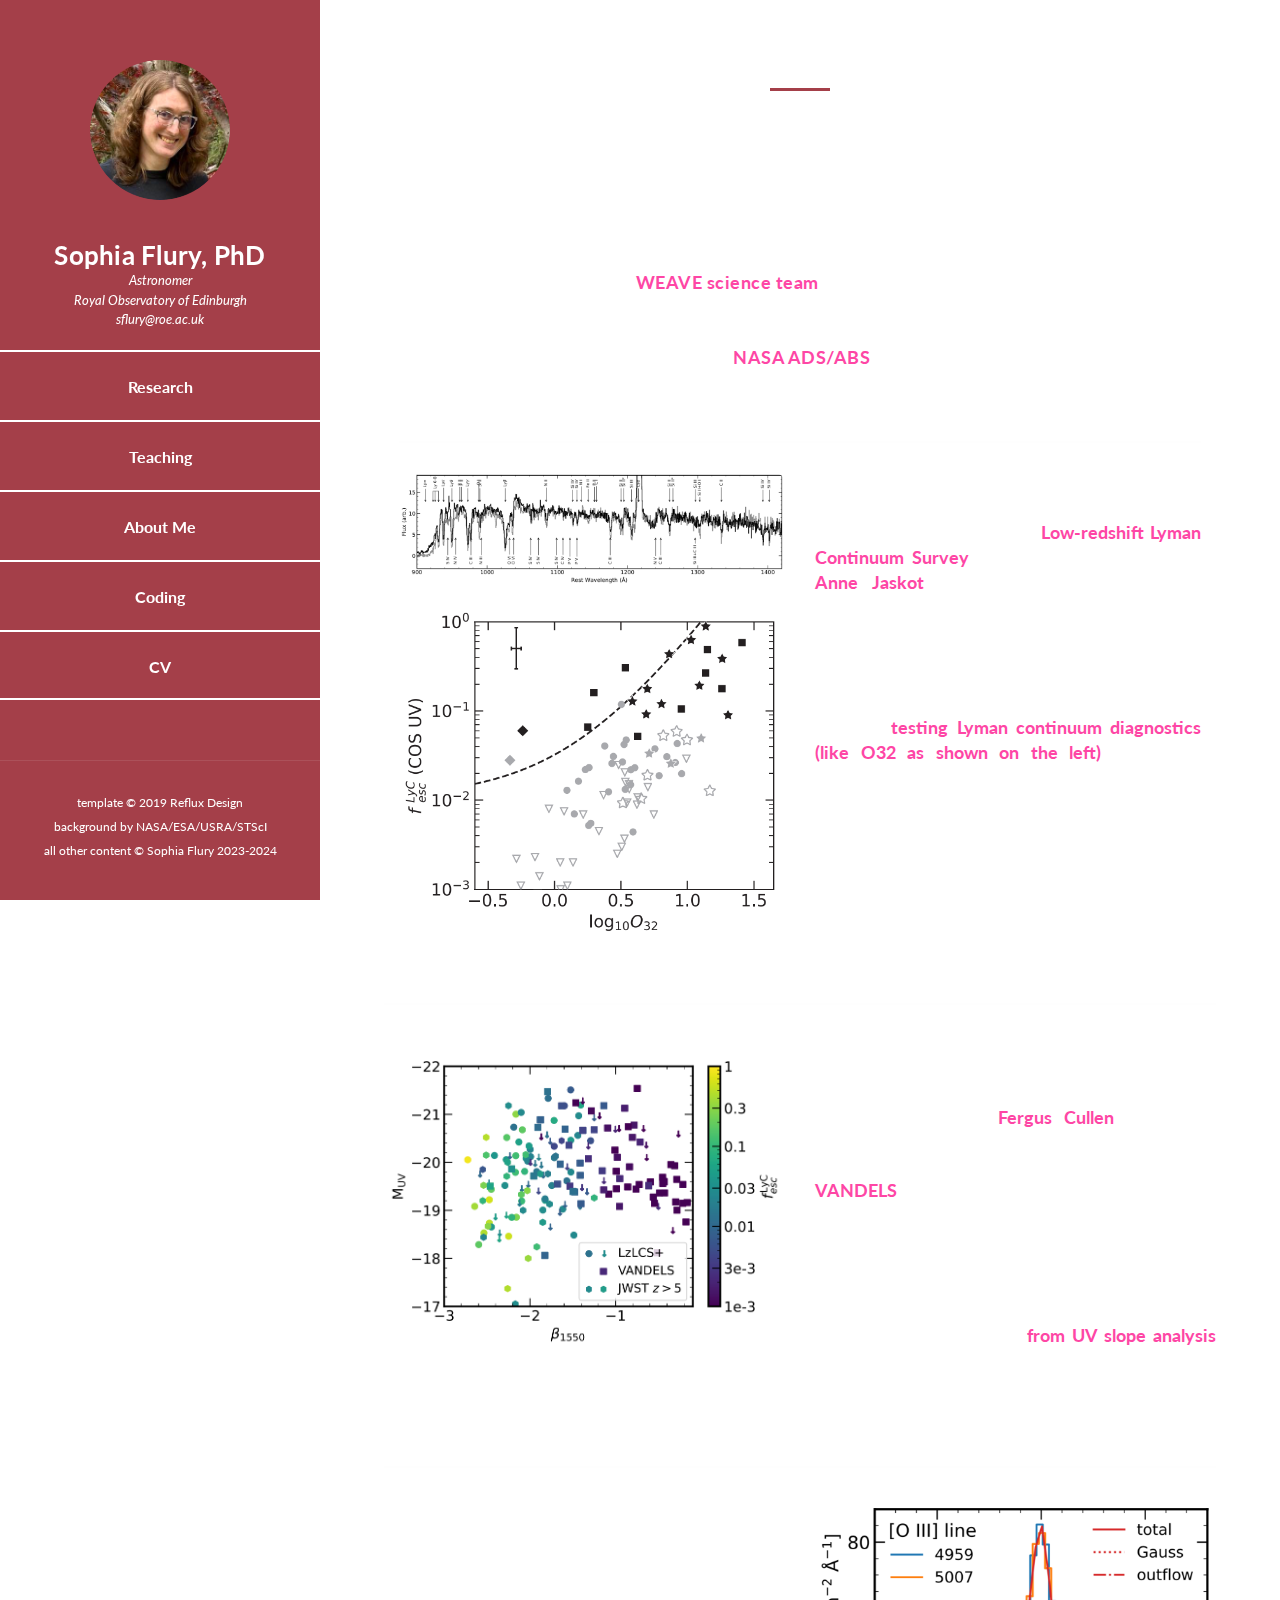
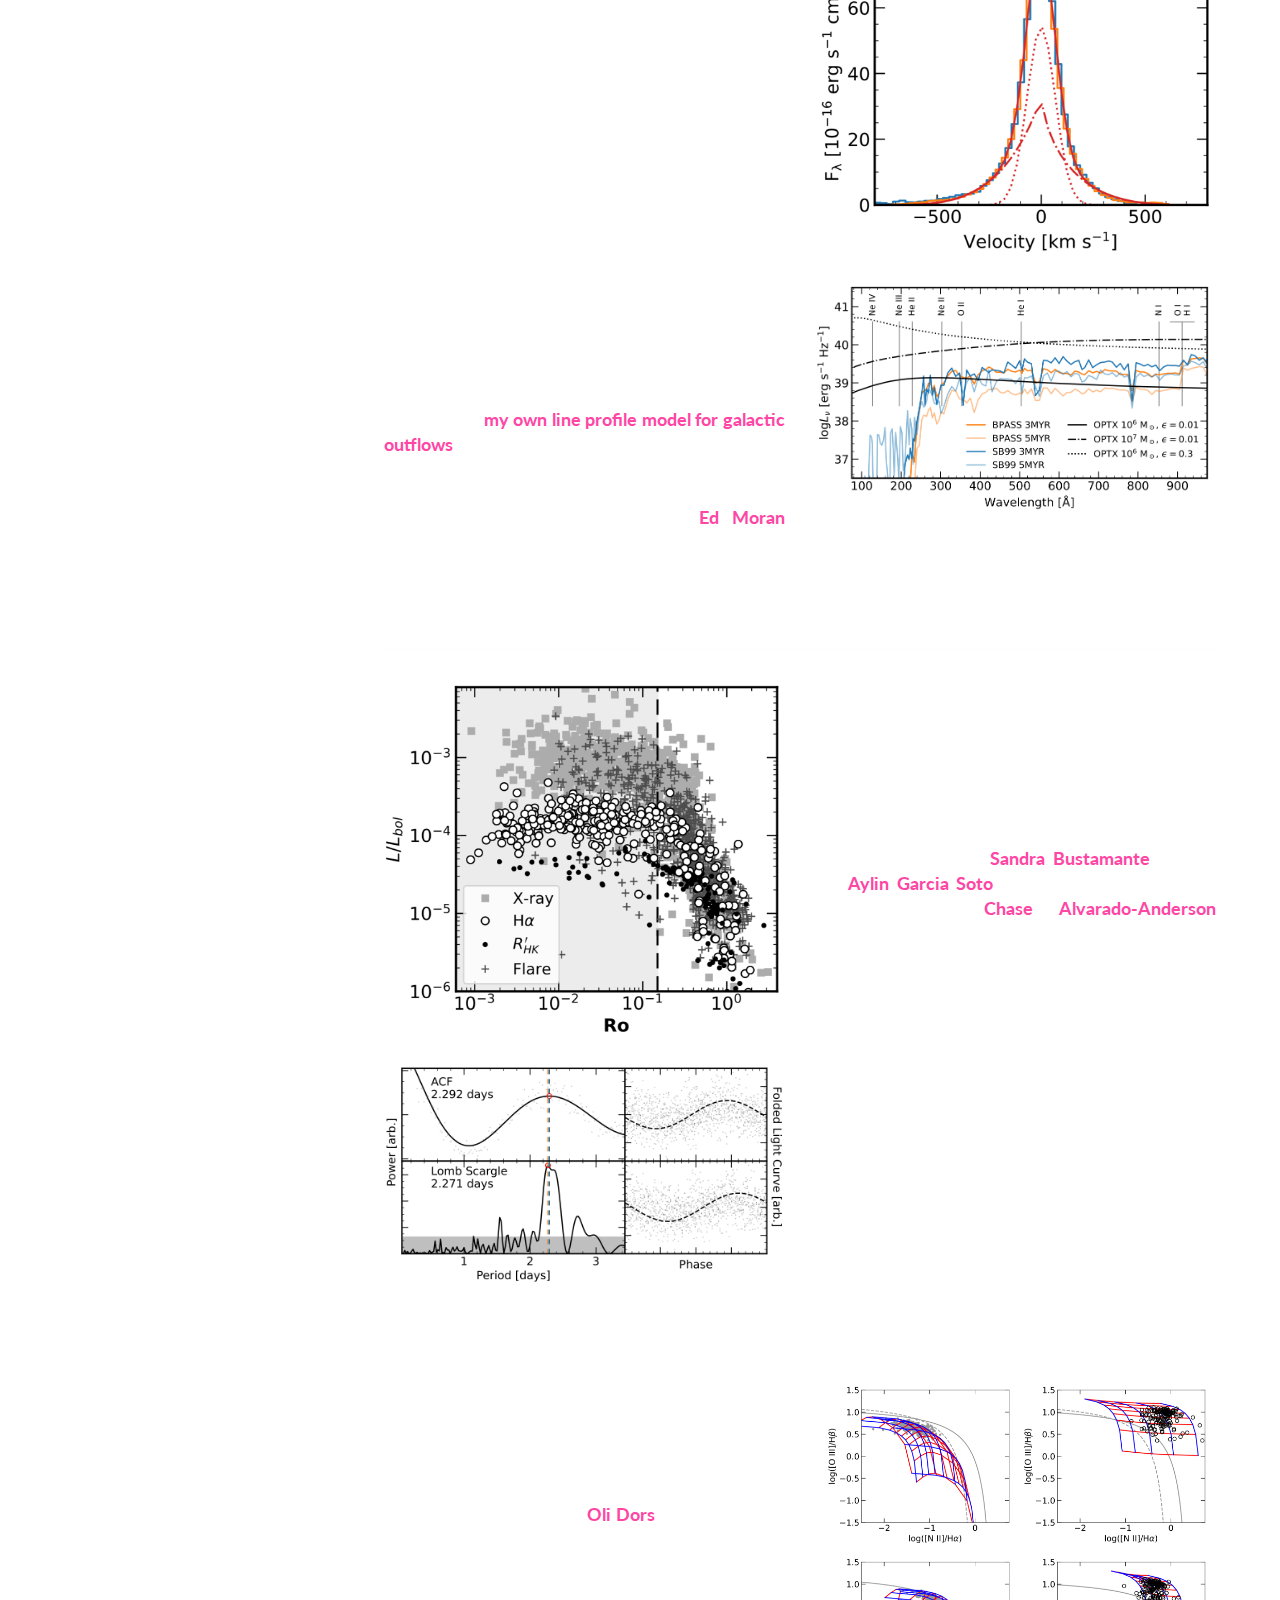
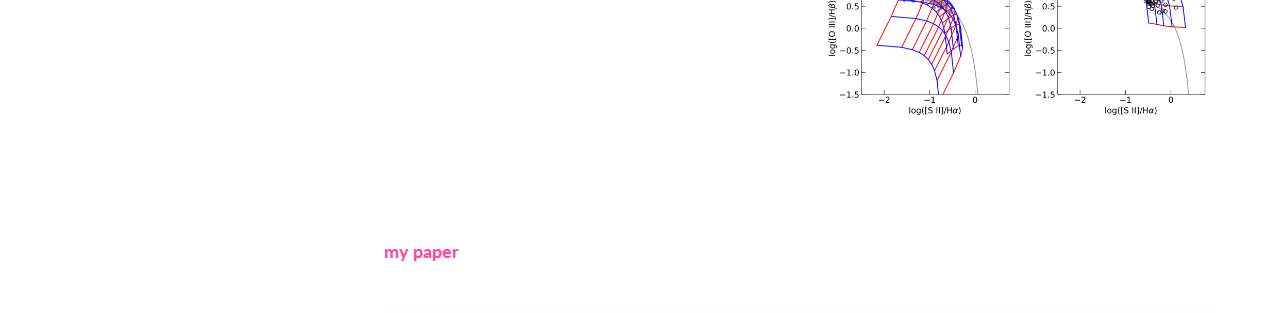
==== commit b499d534: "Add files via upload" ====
--- a/index.html
+++ b/index.html
@@ -41,8 +41,8 @@
               <a href="#"><img src="assets/images/author-image.png" alt="" /></a>
             </div>
             <div class="author-content">
-              <h4>Sophia Flury</h4>
-              <span>Astronomer<br>FINESST Fellow<br>PhD candidate, UMass Amherst<br>sflury@umass.edu</span>
+              <h4>Sophia Flury, PhD</h4>
+              <span>Astronomer<br>Royal Observatory of Edinburgh<br>sflury@roe.ac.uk</span>
             </div>
             <nav class="main-nav" role="navigation">
               <ul>
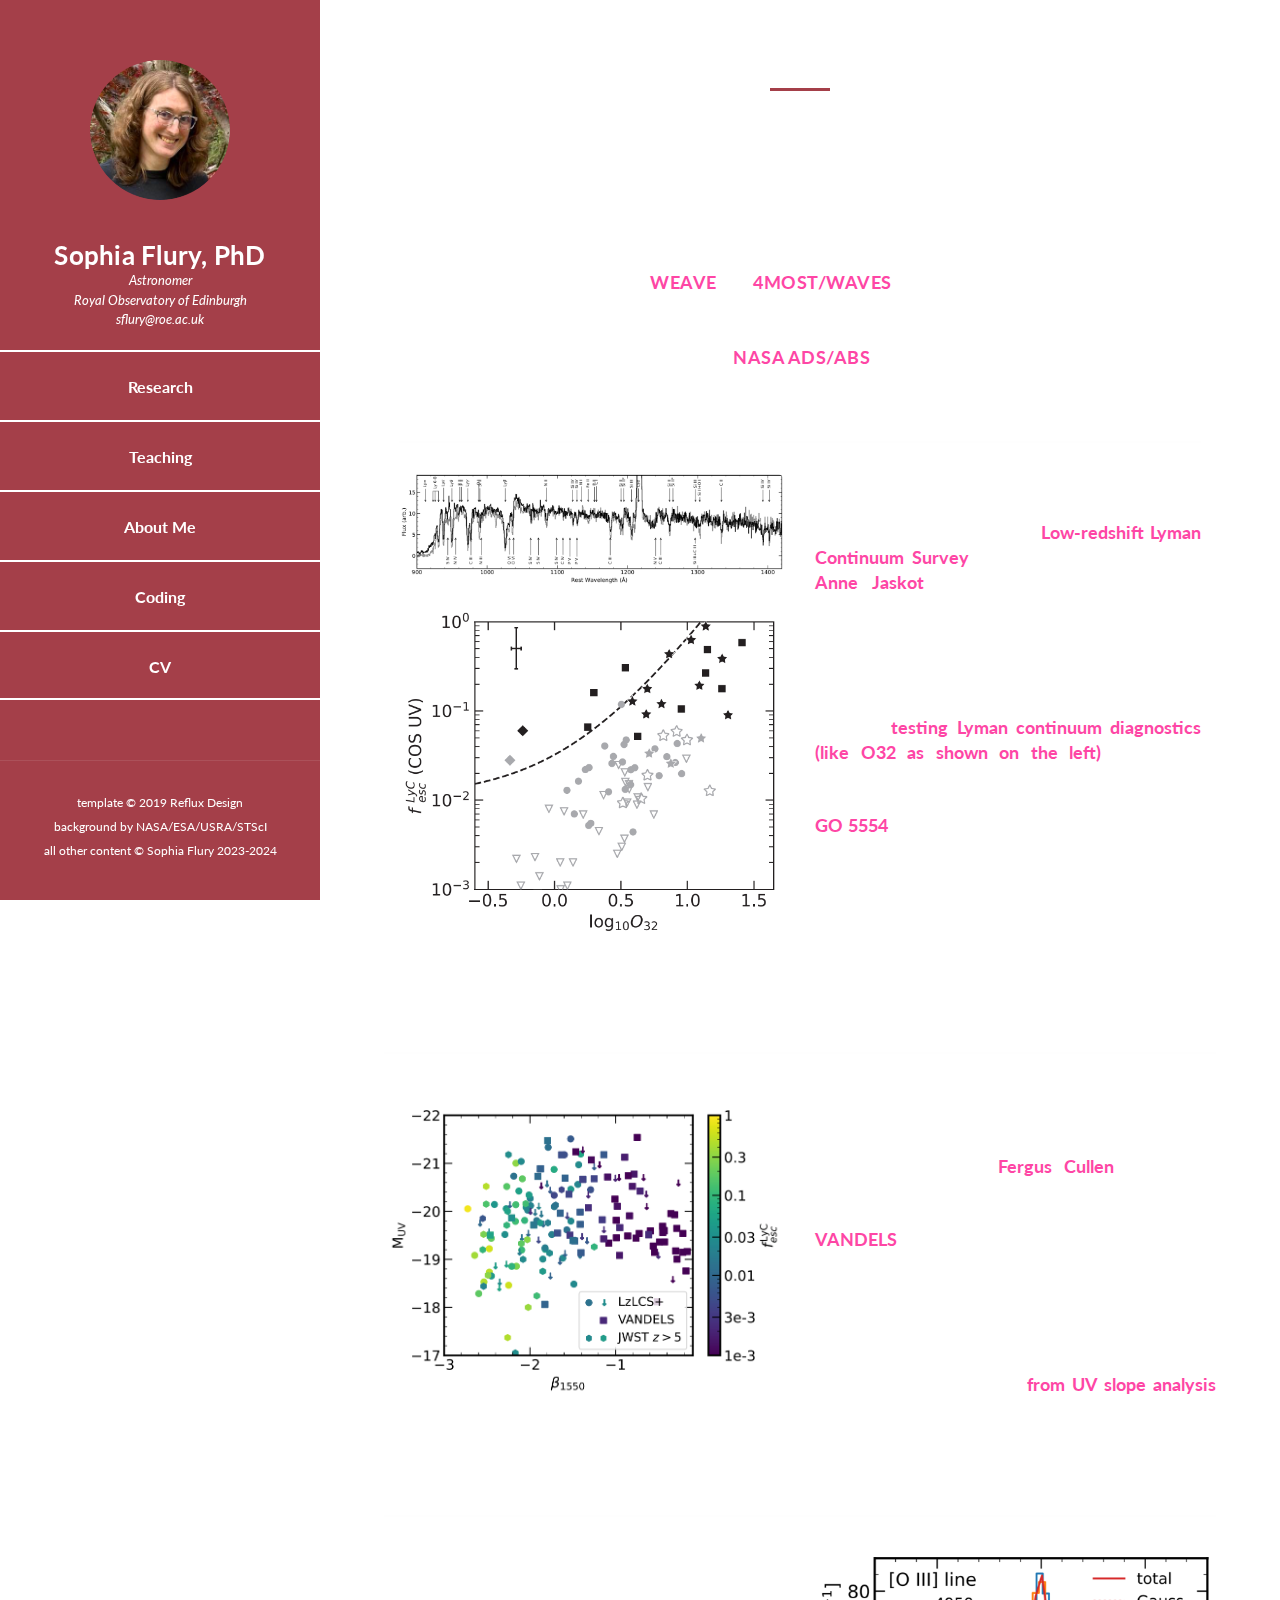
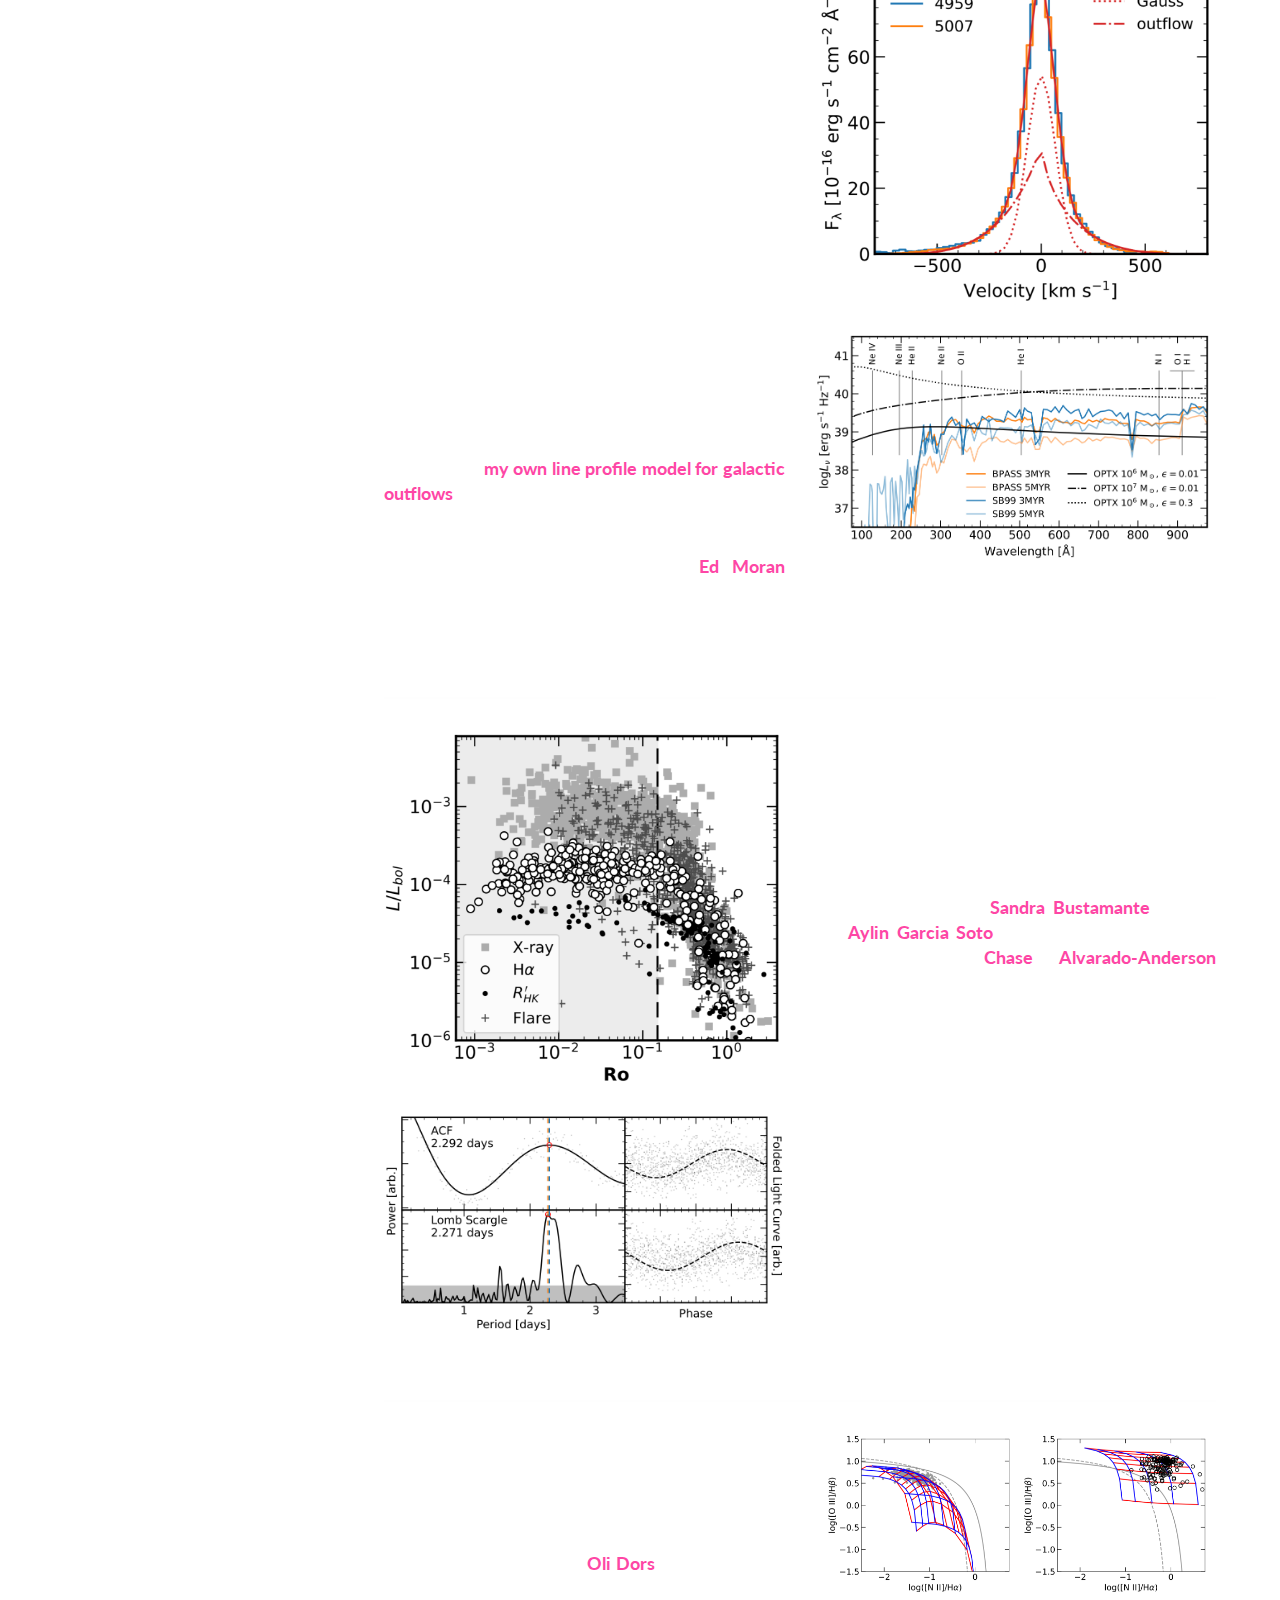
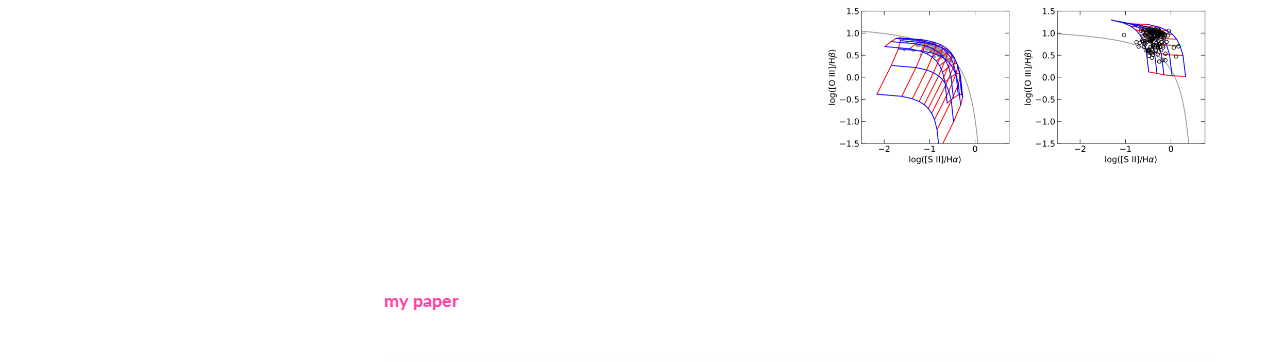
==== commit 25773c49: "Add files via upload" ====
--- a/index.html
+++ b/index.html
@@ -80,8 +80,9 @@
               photoionization models, and stellar population synthesis to infer fundamental
               properties of the ISM, stars, ionizing radiation, and ionized gas kinematics in
               other galaxies. I collaborate with astronomers across the world, as a leader of the
-              LzLCS team but also through connections made at international conferences and
-              (soon) the <a  class="one" href=https://ingconfluence.ing.iac.es/confluence/display/WEAV/The+WEAVE+Project>WEAVE science team</a>.
+              LzLCS team but also through connections made at international conferences and through
+              the <a  class="one" href=https://ingconfluence.ing.iac.es/confluence/display/WEAV/The+WEAVE+Project>WEAVE</a>
+              and <a  class="one" href=https://wavesurvey.org/>4MOST/WAVES</a> science teams.
               <br><br>Below, you can read about some specific projects on which I am actively working. A list of my recent publications
               can be found on the <a  class="one" href=https://ui.adsabs.harvard.edu/search/q=docs(library%2F4YGg7Pm5TVOXW659qG2YPw)&sort=date%20desc%2C%20bibcode%20desc&p_=0>NASA ADS/ABS</a>
               </span
@@ -111,7 +112,9 @@
                     reference sample spanning a very wide parameter space, (ii)
                     <a class="one" href="https://ui.adsabs.harvard.edu/abs/2022ApJ...930..126F/abstract">testing Lyman
                     continuum diagnostics (like O32 as shown on the left)</a>, and (iii) to investigate the
-                    underlying mechanisms of ionizing photon escape. These results are critical to
+                    underlying mechanisms of ionizing photon escape. I am also the PI of JWST/MIRI program
+                    <a class="one" href="https://www.stsci.edu/jwst/science-execution/program-information?id=5554">GO 5554</a>
+                    aimed at characterizing dust and gas in LyC emitters. These results are critical to
                     providing empirical constraints on the origins and mechanisms of cosmic Reionization.
                     Direct observations of LyC escape at z>6 are not physically possible; making
                     my results from the LzLCS the primary basis
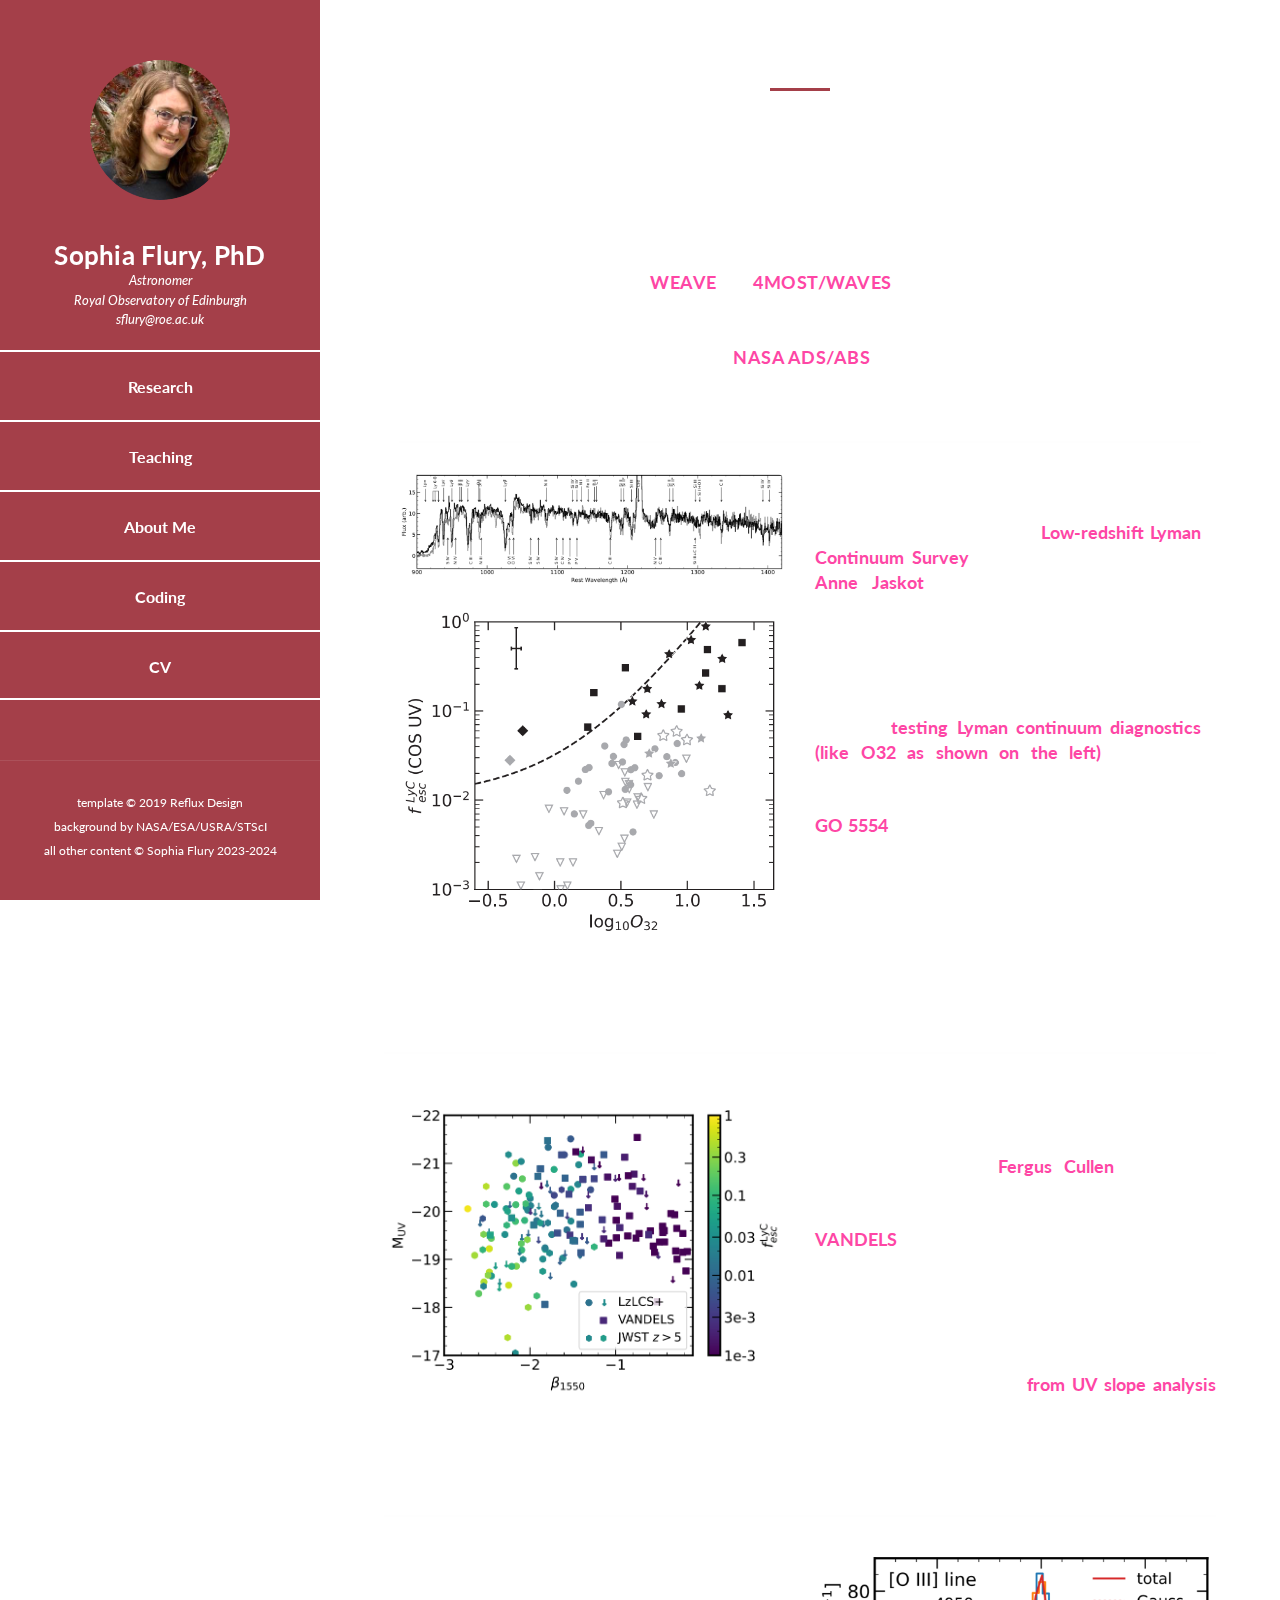
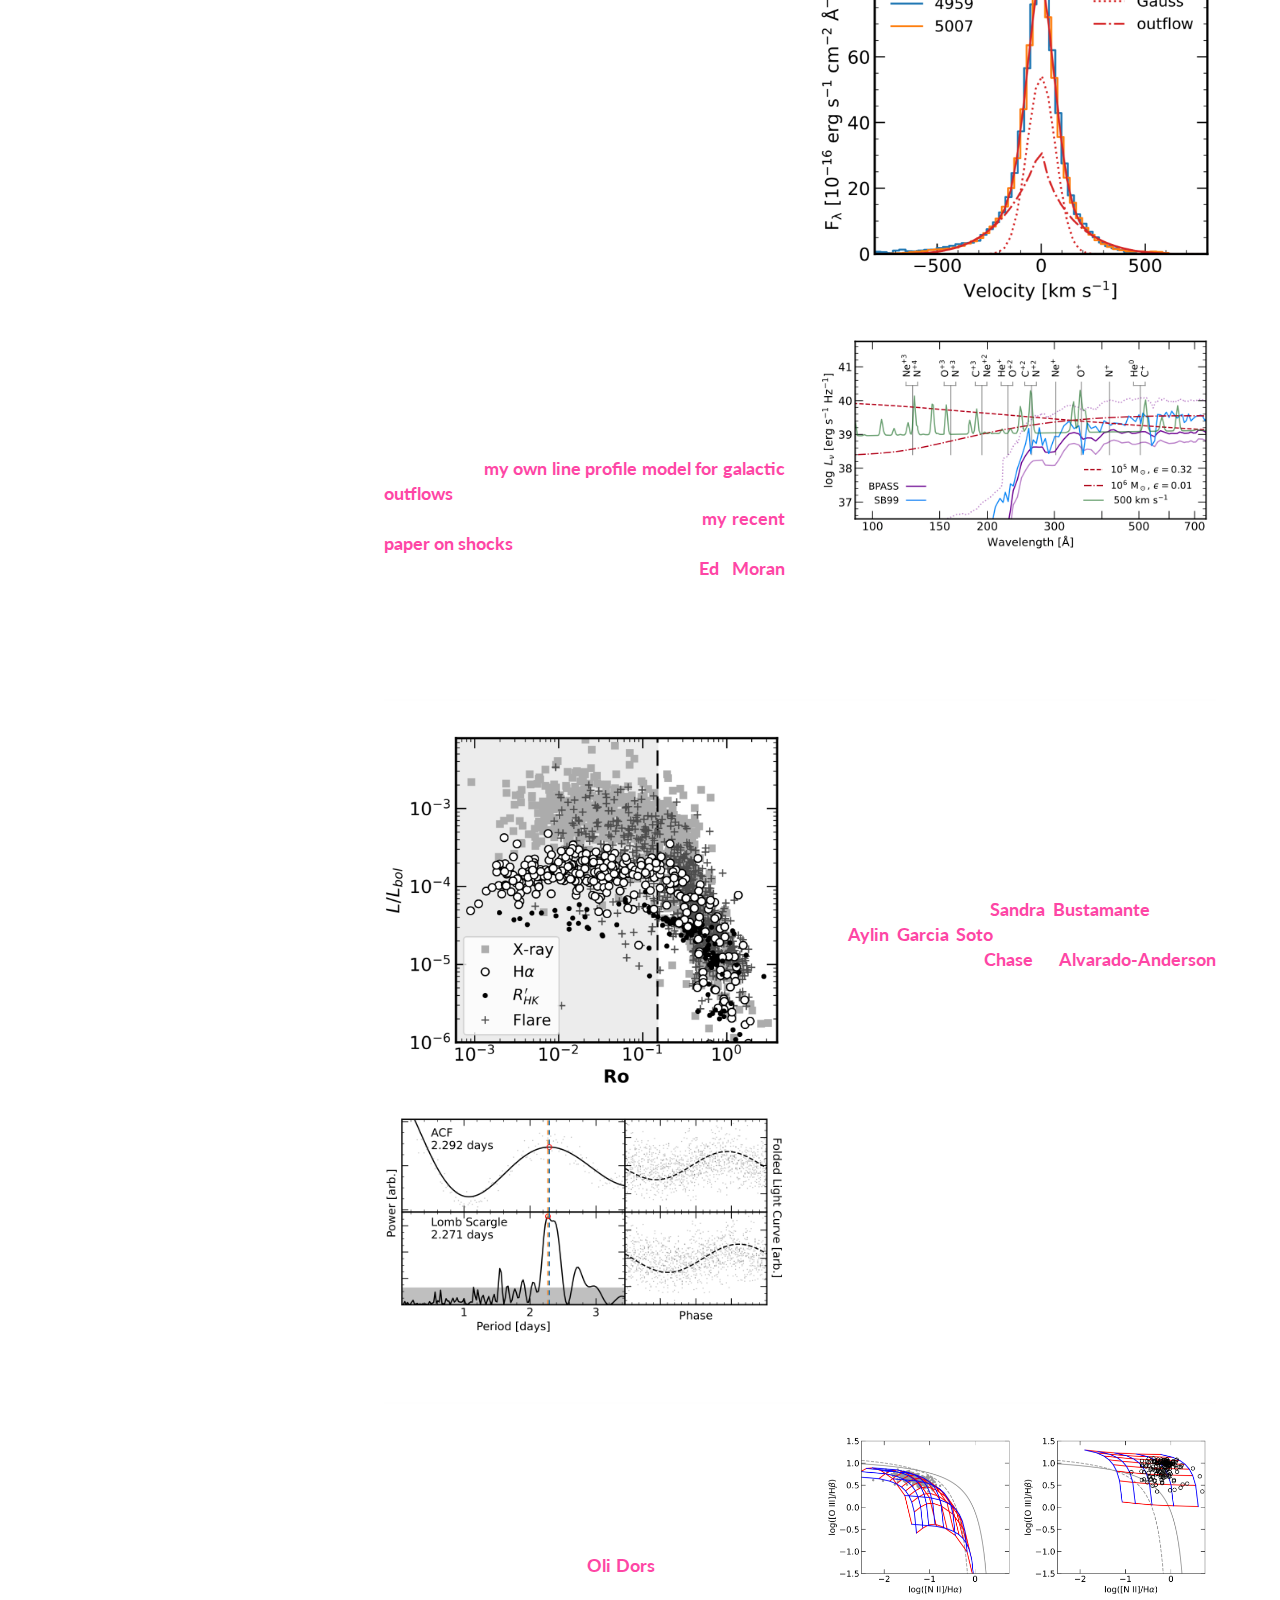
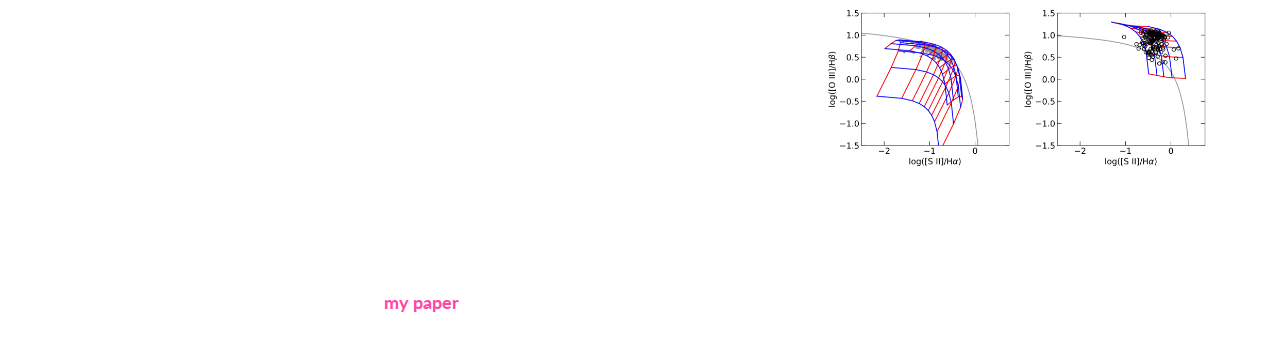
==== commit a4844648: "Update index.html" ====
--- a/index.html
+++ b/index.html
@@ -170,7 +170,8 @@
                     physical insight necessary to understand the effects that AGN and star formation have
                     on one another and, ultimately, the history and future of their host galaxies.
                     Here, I depict <a class="one" href="https://ui.adsabs.harvard.edu/abs/2023arXiv230804393F/abstract">my own line profile model for galactic outflows</a>
-                    as traced by the [O III] 5007 nebular emission line and a comparison of ionizing SEDs from an upcoming paper by a mentee.<br>
+                    as traced by the [O III] 5007 nebular emission line and a comparison of ionizing SEDs from 
+                    <a class="one" href="https://ui.adsabs.harvard.edu/abs/2024arXiv241206763F/abstract">my recent paper on shocks</a>.<br>
                     For these projects, I collaborate with
                     <a class="one" href="https://www.wesleyan.edu/academics/faculty/emoran/profile.html">Ed Moran</a> (Wesleyan University),
                     with whom I also mentor Master's students and directly assist with their final thesis projects.
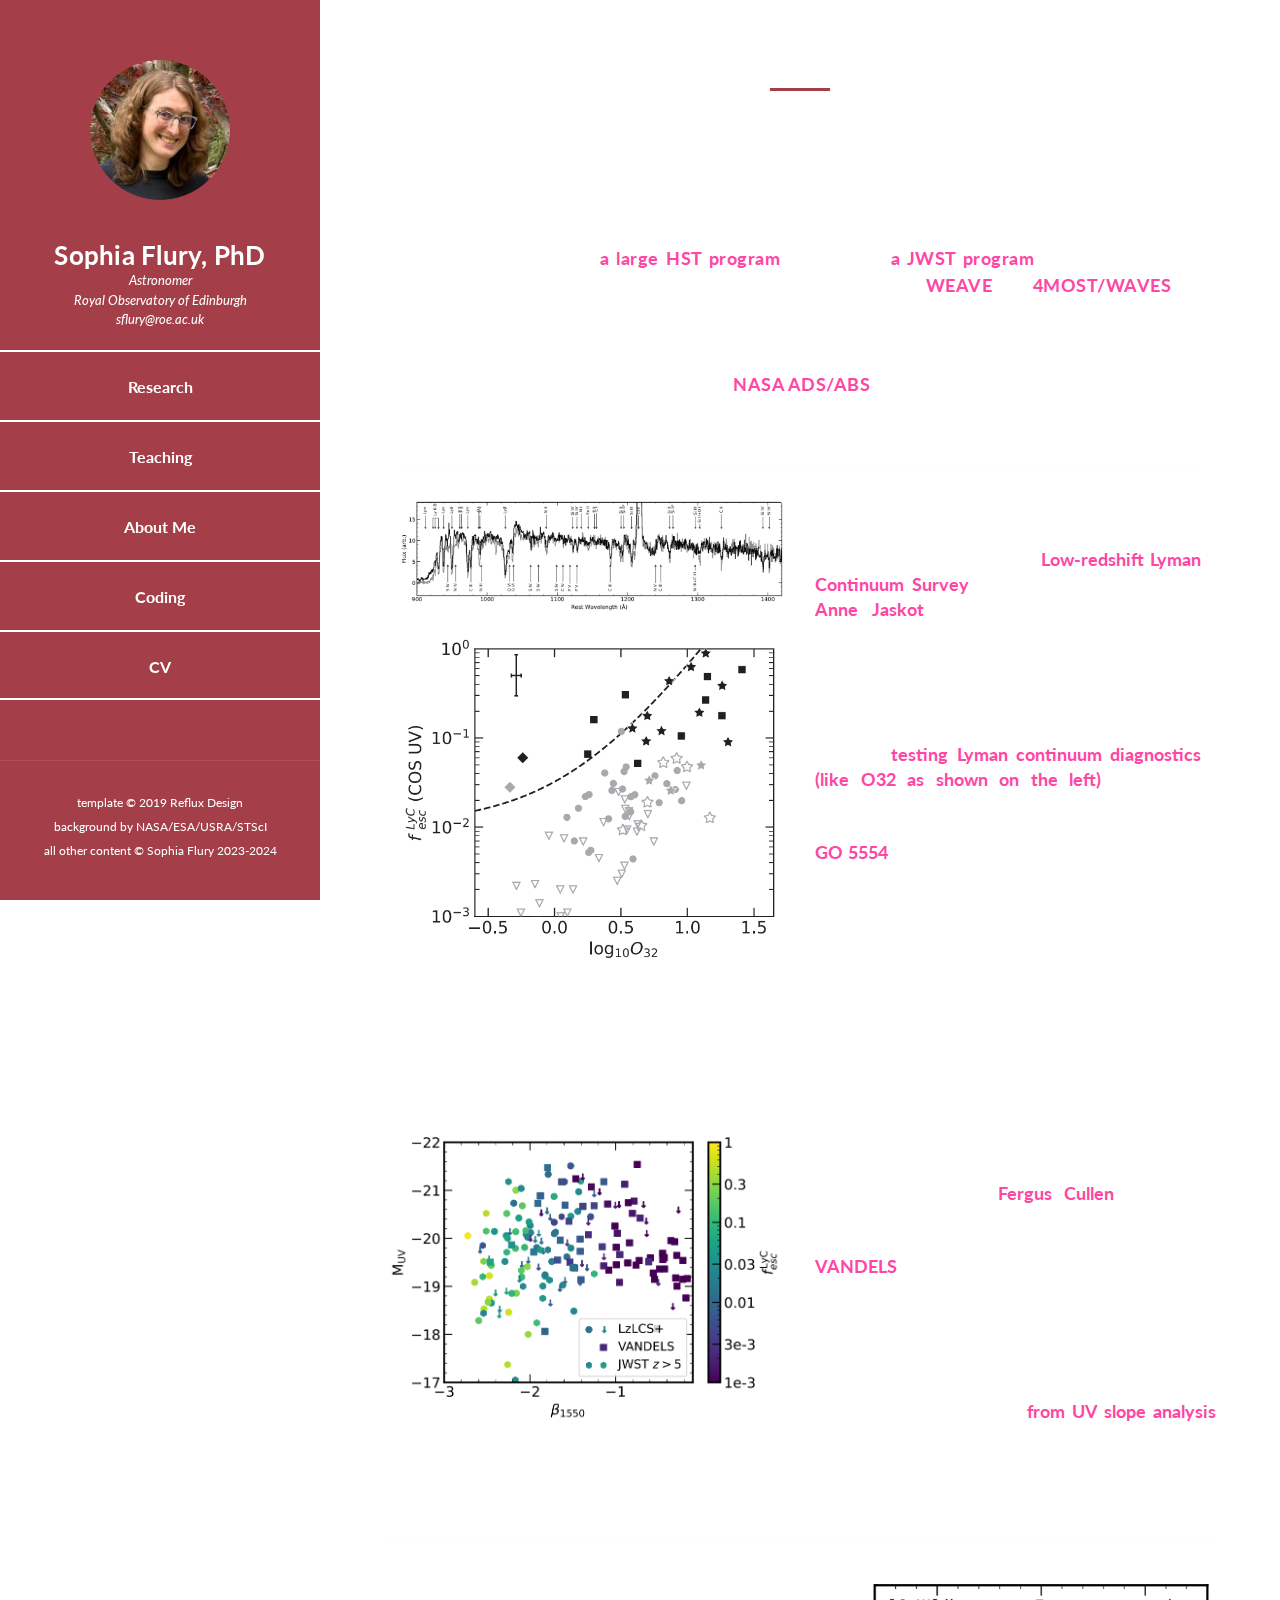
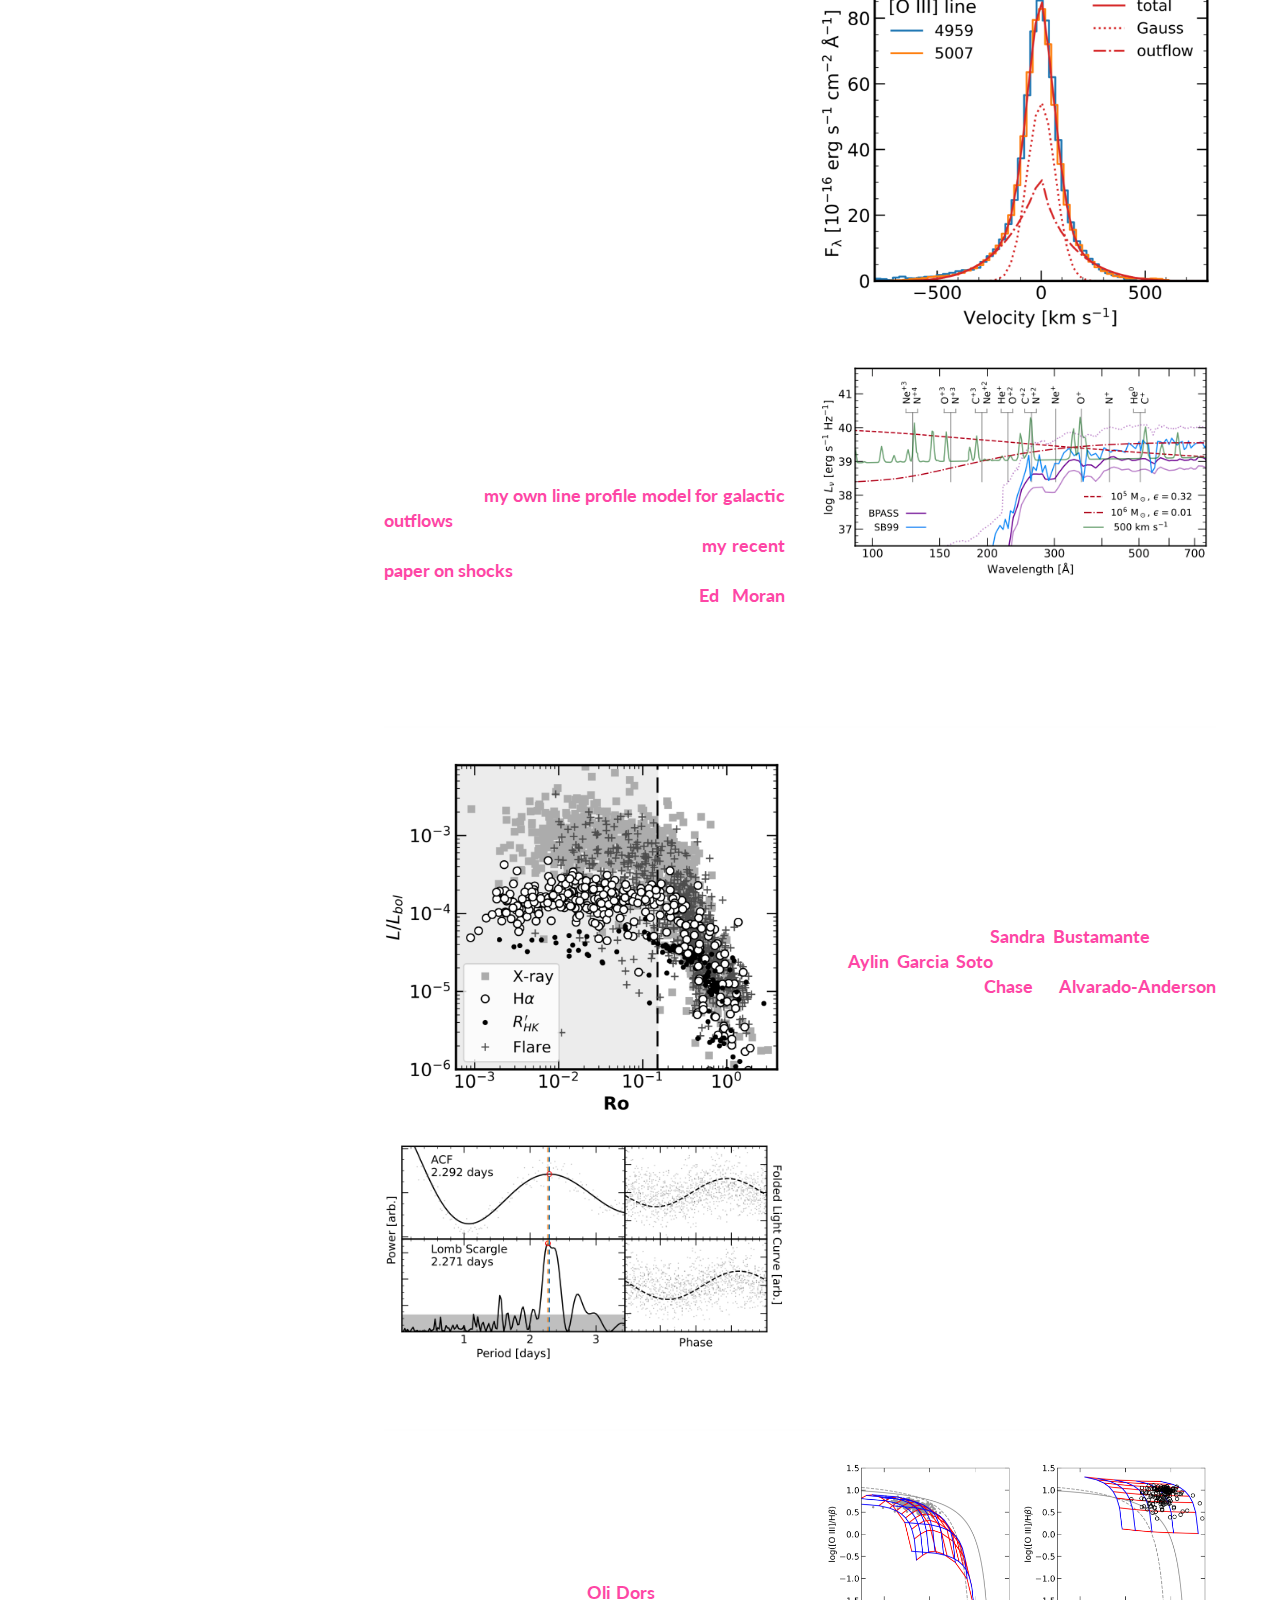
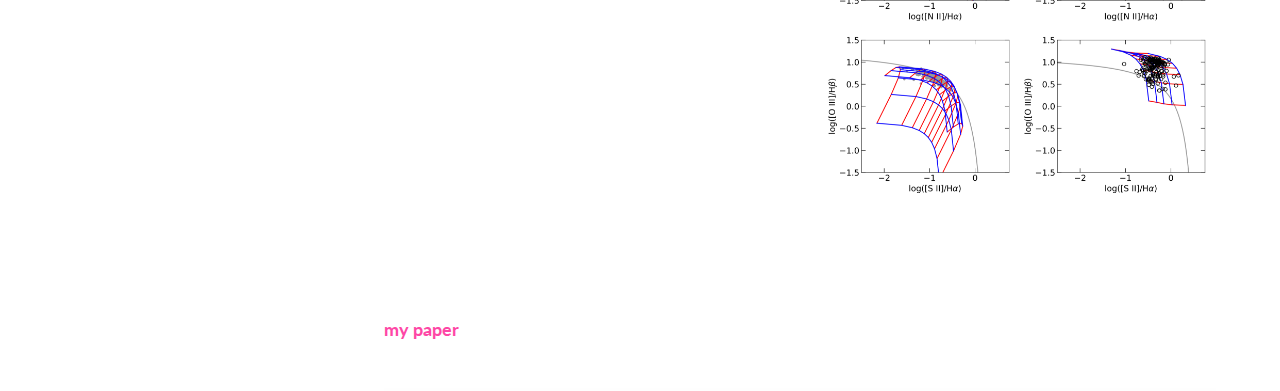
==== commit 0a6830b9: "Update index.html" ====
--- a/index.html
+++ b/index.html
@@ -79,8 +79,12 @@
               galaxies. Much of my analysis incorporates nebular diagnostics,
               photoionization models, and stellar population synthesis to infer fundamental
               properties of the ISM, stars, ionizing radiation, and ionized gas kinematics in
-              other galaxies. I collaborate with astronomers across the world, as a leader of the
-              LzLCS team but also through connections made at international conferences and through
+              other galaxies. I collaborate with astronomers across the world, as a leader of
+              <a class="one" href=https://iopscience.iop.org/article/10.3847/1538-4365/ac5331>
+              a large HST program</a> and as PI of
+              <a class ="one" href=https://www.stsci.edu/jwst/science-execution/program-information?id=5554>
+              a JWST program</a>
+              but also through connections made at international conferences and through
               the <a  class="one" href=https://ingconfluence.ing.iac.es/confluence/display/WEAV/The+WEAVE+Project>WEAVE</a>
               and <a  class="one" href=https://wavesurvey.org/>4MOST/WAVES</a> science teams.
               <br><br>Below, you can read about some specific projects on which I am actively working. A list of my recent publications
